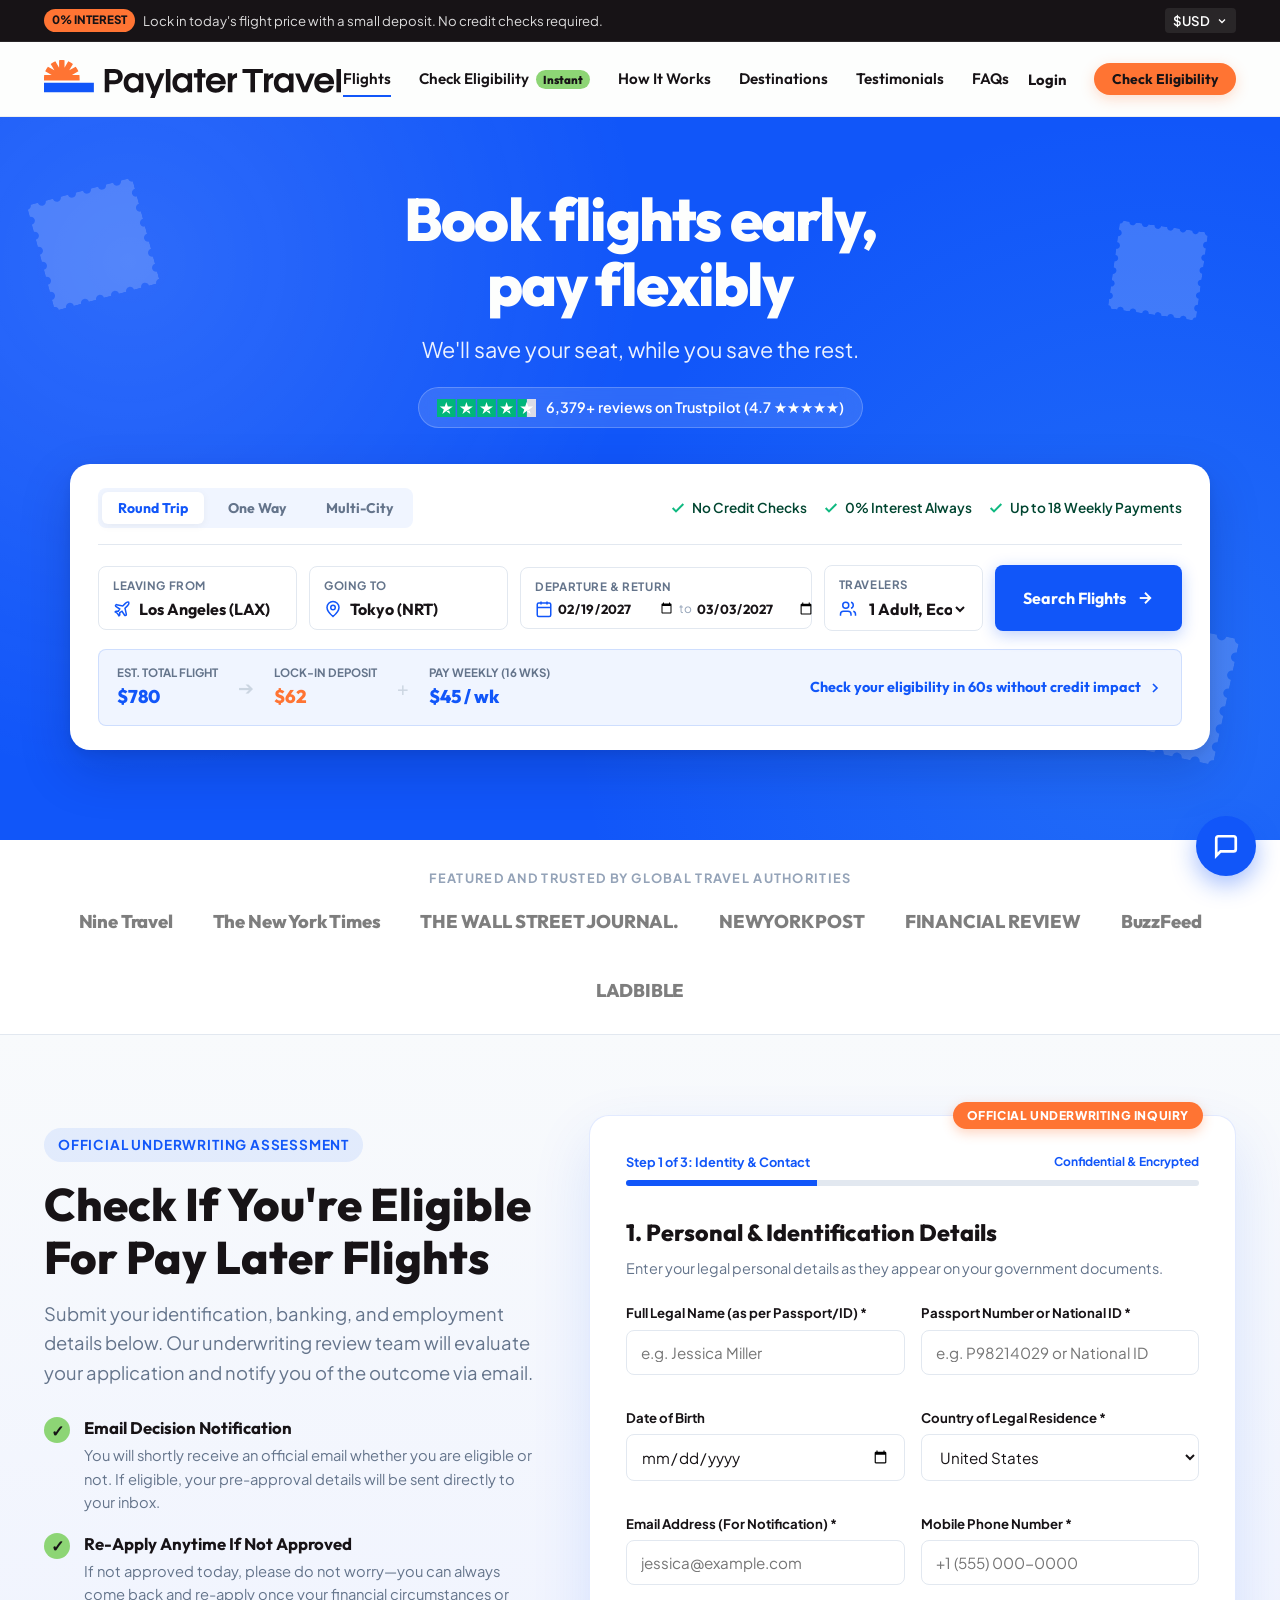
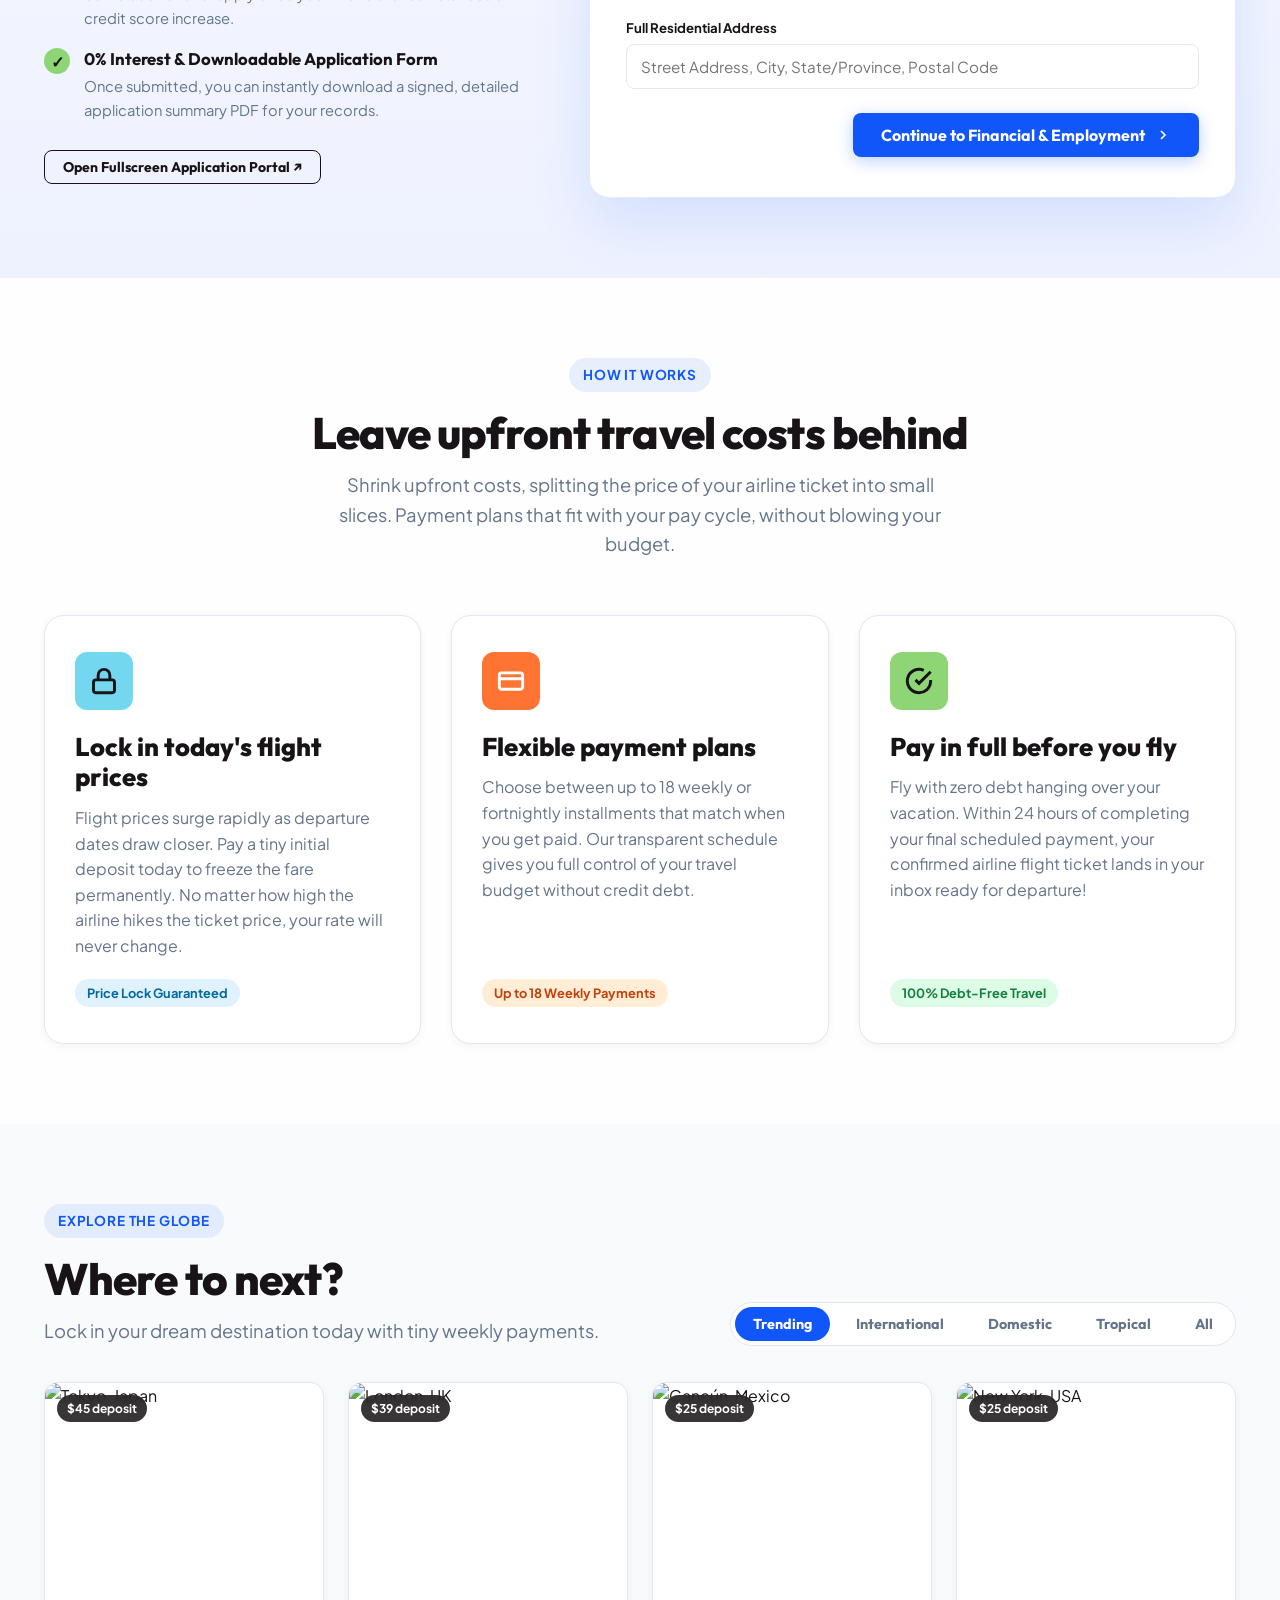
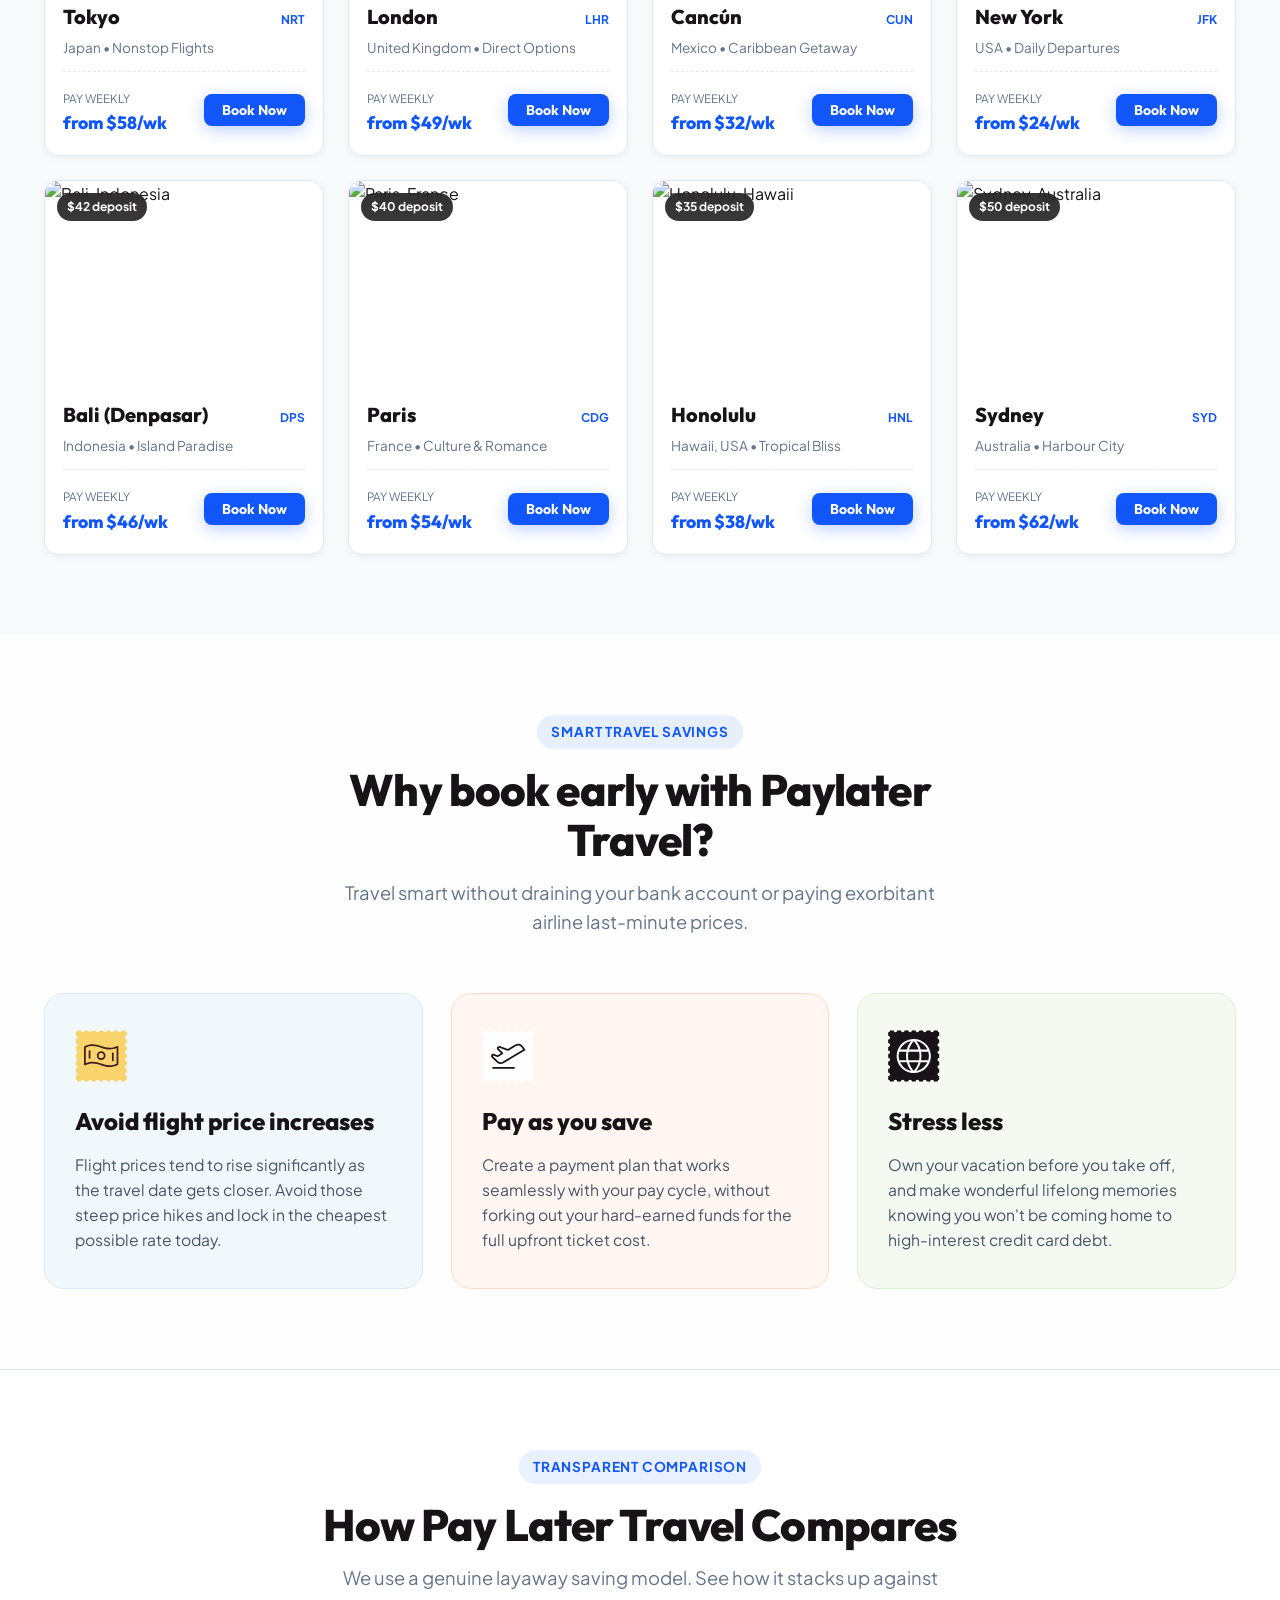
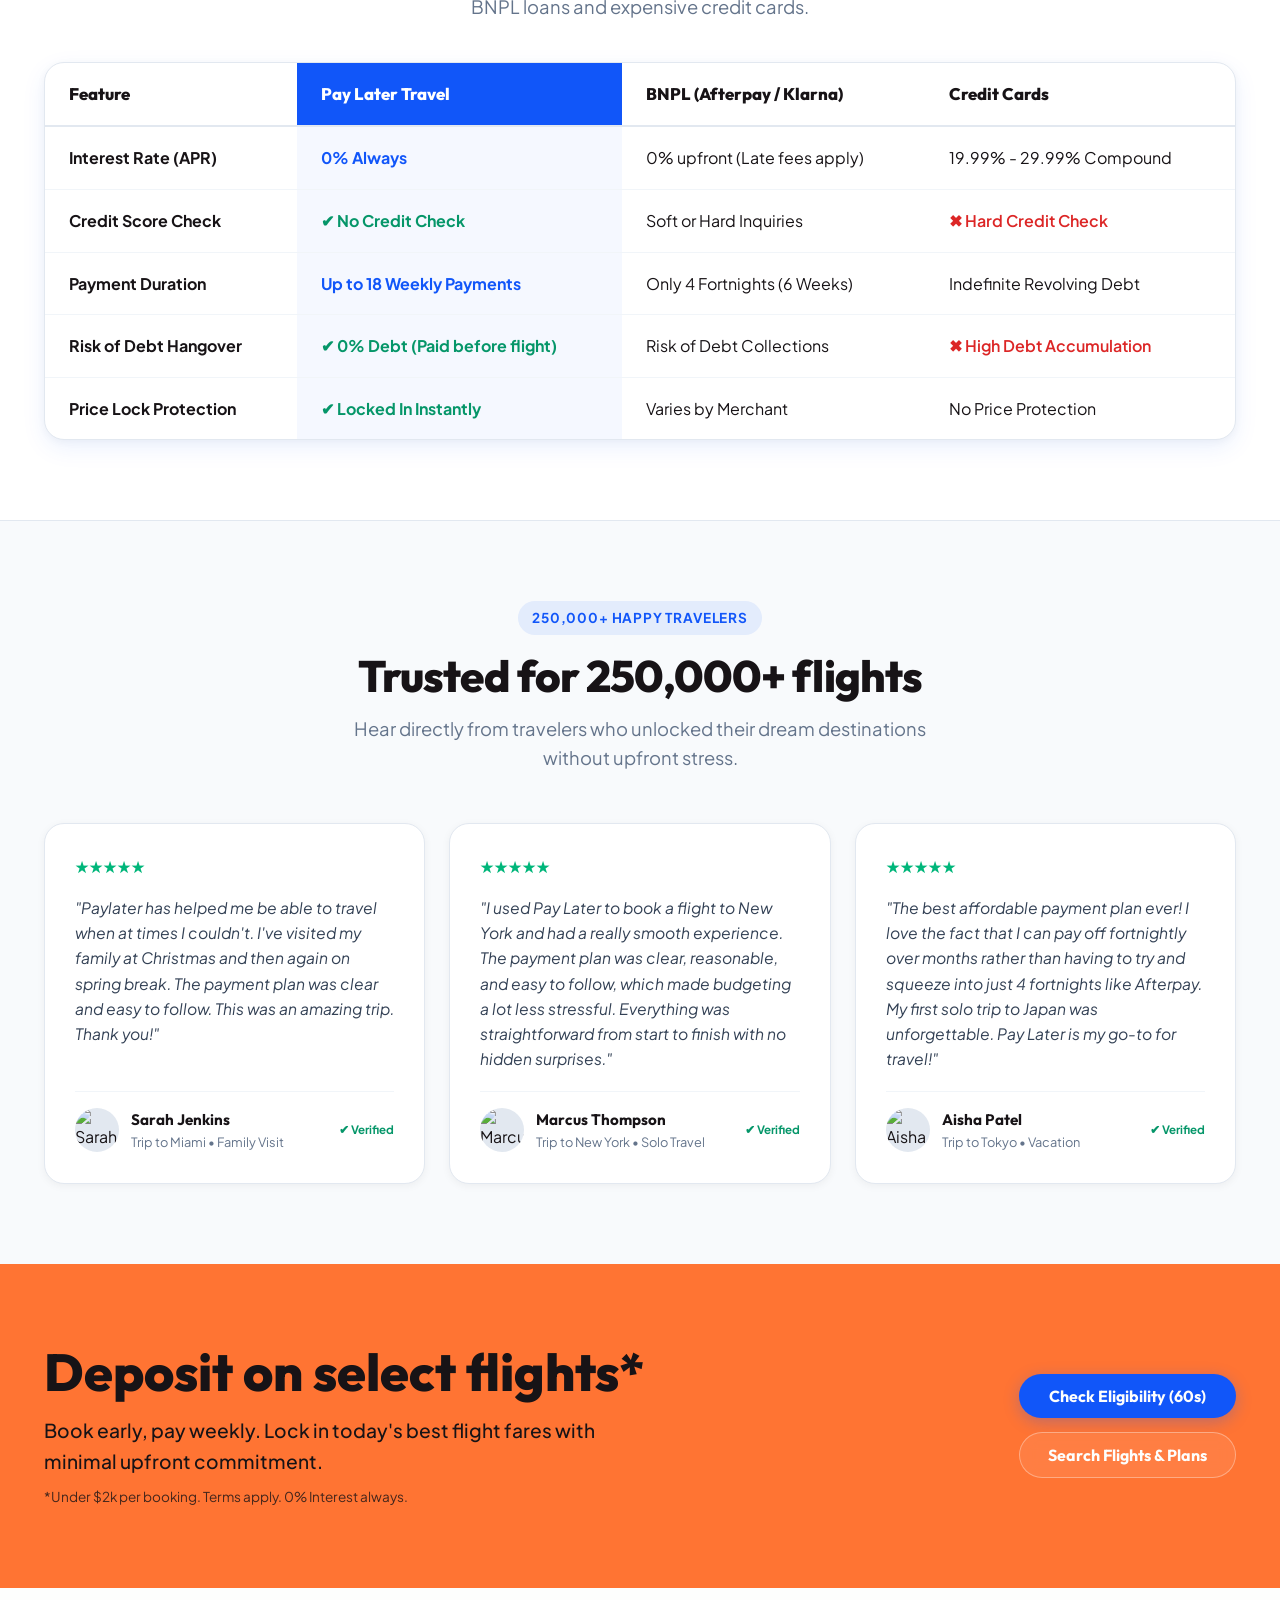
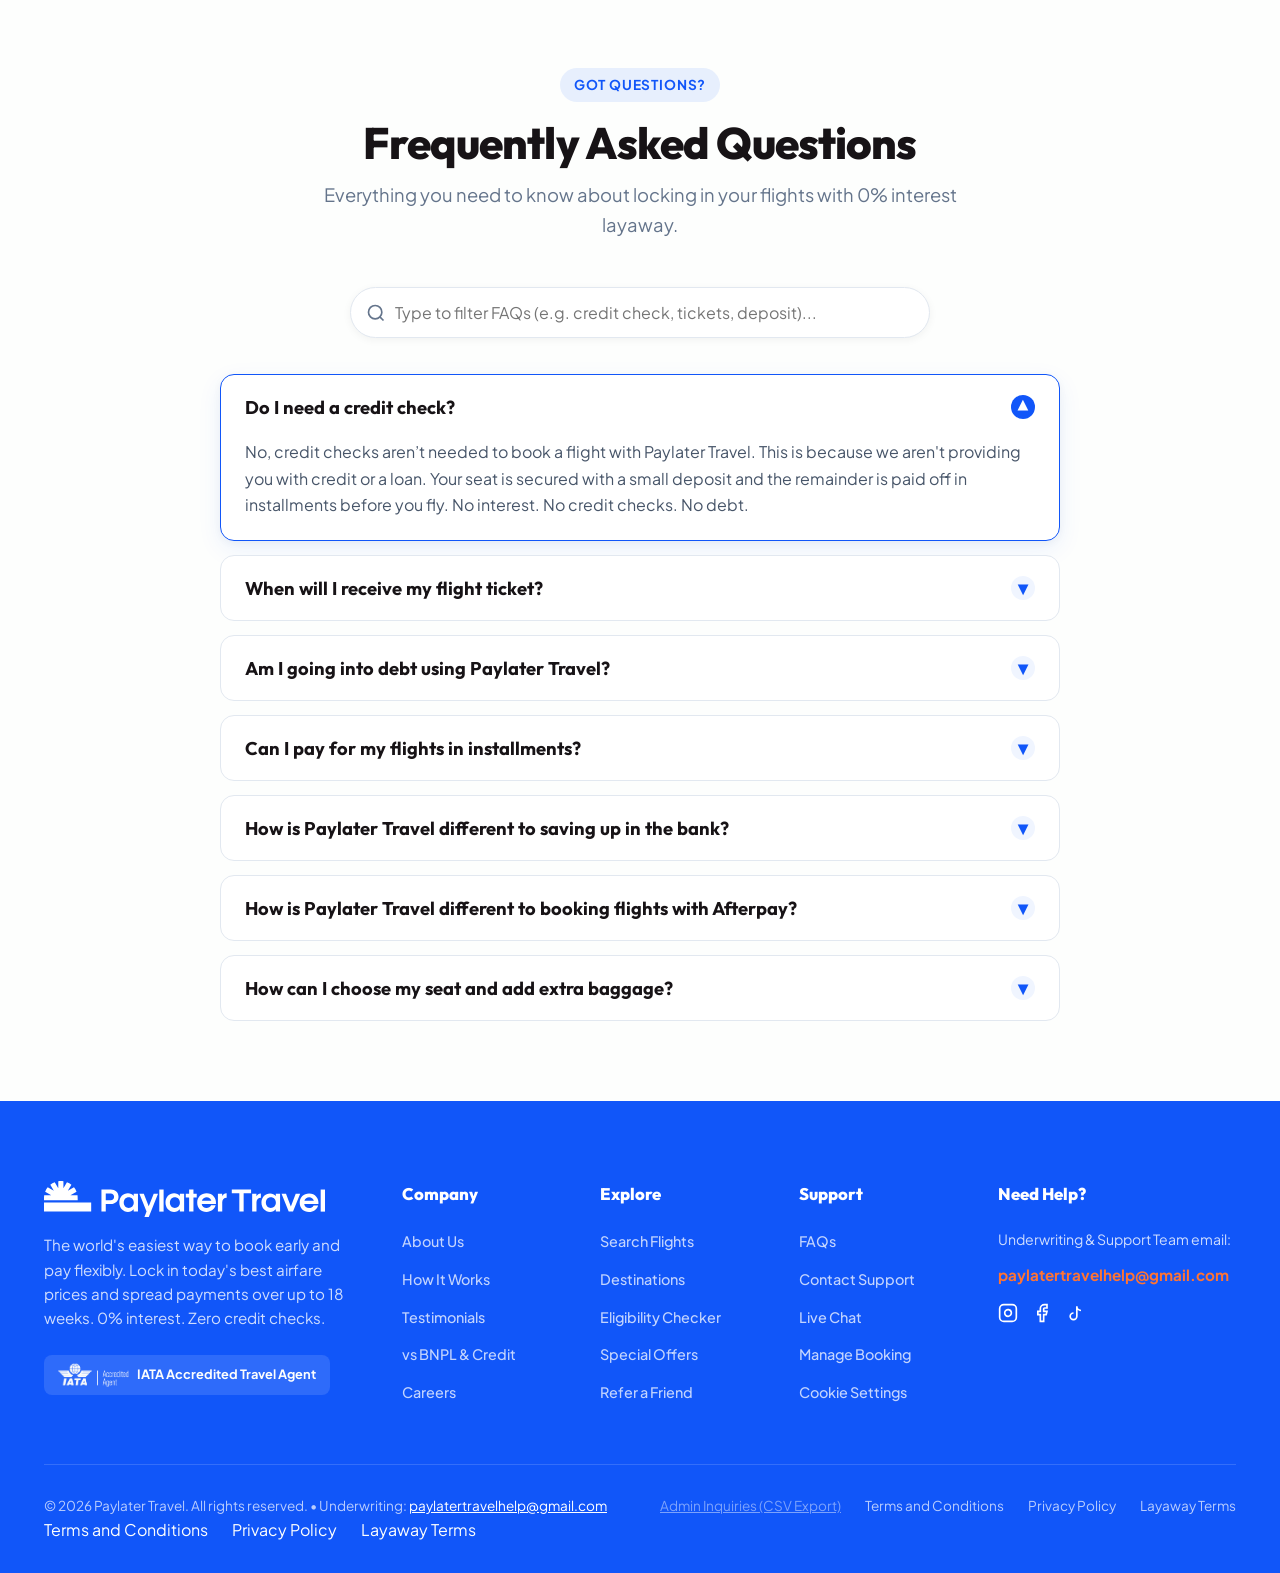
==== index.html @ 8ddd0da5 "Initial commit: Pay Later Travel website & eligibility portal" ====
<!DOCTYPE html>
<html lang="en">
<head>
  <meta charset="UTF-8">
  <meta name="viewport" content="width=device-width, initial-scale=1.0">
  <title>Pay Later Travel | Book Now, Pay Later Flights</title>
  <meta name="description" content="Book Flights Now, Pay Later. Lock in today's price & pay in up to 18 weekly payments. No interest, no credit checks & no hidden fees. Check your eligibility in seconds.">
  <link rel="icon" type="image/svg+xml" href="assets/logo_stacked.svg">
  <!-- Stylesheets -->
  <link rel="stylesheet" href="css/styles.css">
</head>
<body>

  <!-- ==========================================================================
       TOP ANNOUNCEMENT & CURRENCY BAR
       ========================================================================== -->
  <div class="top-bar">
    <div class="container top-bar-inner">
      <div class="top-bar-message">
        <span class="top-bar-badge">0% Interest</span>
        <span>Lock in today's flight price with a small deposit. No credit checks required.</span>
      </div>
      <div class="top-bar-right">
        <!-- Currency Picker -->
        <div class="currency-picker-wrapper">
          <button class="currency-btn" id="currencyPickerBtn" aria-label="Select Currency">
            <span id="activeCurrencyCode">$USD</span>
            <svg width="12" height="12" viewBox="0 0 24 24" fill="none" stroke="currentColor" stroke-width="2.5"><polyline points="6 9 12 15 18 9"></polyline></svg>
          </button>
          <div class="currency-dropdown" id="currencyDropdown">
            <div class="currency-item selected" data-currency="USD">🇺🇸 United States $USD</div>
            <div class="currency-item" data-currency="AUD">🇦🇺 Australia $AUD</div>
            <div class="currency-item" data-currency="GBP">🇬🇧 United Kingdom £GBP</div>
            <div class="currency-item" data-currency="CAD">🇨🇦 Canada $CAD</div>
            <div class="currency-item" data-currency="NZD">🇳🇿 New Zealand $NZD</div>
          </div>
        </div>
        <!-- Support Phone / Email link -->
        <a href="#support" class="currency-btn" style="display:none; @media(min-width:768px){display:flex;}">
          <span>support@paylatertravel.com</span>
        </a>
      </div>
    </div>
  </div>

  <!-- ==========================================================================
       MAIN NAVIGATION
       ========================================================================== -->
  <header class="navbar" id="mainNavbar">
    <div class="container nav-wrapper">
      <!-- Brand Logo -->
      <a href="index.html" class="nav-brand" aria-label="Pay Later Travel Home">
        <img src="assets/logo_inline.svg" alt="Pay Later Travel Logo" class="nav-brand-img">
      </a>

      <!-- Desktop Nav Menu -->
      <nav class="nav-menu">
        <a href="#book" class="nav-link active">Flights</a>
        <a href="#eligibility-checker" class="nav-link">
          Check Eligibility
          <span class="nav-badge-pill">Instant</span>
        </a>
        <a href="#how-it-works" class="nav-link">How It Works</a>
        <a href="#destinations" class="nav-link">Destinations</a>
        <a href="#testimonials" class="nav-link">Testimonials</a>
        <a href="#faqs" class="nav-link">FAQs</a>
      </nav>

      <!-- Nav Actions -->
      <div class="nav-actions">
        <button class="nav-login-btn" onclick="openLoginPrompt()">Login</button>
        <a href="#eligibility-checker" class="btn btn-secondary btn-sm btn-pill">
          Check Eligibility
        </a>
        <!-- Mobile Hamburger Toggle -->
        <button class="hamburger-btn" id="hamburgerBtn" aria-label="Open mobile navigation menu">
          <span class="hamburger-line"></span>
          <span class="hamburger-line"></span>
          <span class="hamburger-line"></span>
        </button>
      </div>
    </div>
  </header>

  <!-- Mobile Drawer Menu -->
  <div id="mobileNavDrawer" style="position:fixed;top:0;left:0;right:0;bottom:0;background:rgba(23,19,22,0.95);backdrop-filter:blur(10px);z-index:2500;display:none;flex-direction:column;padding:30px 24px;">
    <div style="display:flex;justify-content:space-between;align-items:center;margin-bottom:40px;">
      <img src="assets/logo_inline.svg" alt="Pay Later Travel" style="height:32px;filter:brightness(0) invert(1);">
      <button id="closeMobileNav" style="color:#ffffff;font-size:2rem;background:none;border:none;">&times;</button>
    </div>
    <div style="display:flex;flex-direction:column;gap:20px;font-size:1.35rem;font-weight:700;color:#ffffff;font-family:var(--font-heading);">
      <a href="#book" class="mobile-nav-item">Flights</a>
      <a href="#eligibility-checker" class="mobile-nav-item">Check Eligibility (Instant)</a>
      <a href="#how-it-works" class="mobile-nav-item">How It Works</a>
      <a href="#destinations" class="mobile-nav-item">Popular Destinations</a>
      <a href="#comparison" class="mobile-nav-item">Why Not Credit Cards?</a>
      <a href="#testimonials" class="mobile-nav-item">Customer Reviews</a>
      <a href="#faqs" class="mobile-nav-item">Frequently Asked Questions</a>
    </div>
    <div style="margin-top:auto;display:flex;flex-direction:column;gap:12px;">
      <a href="#eligibility-checker" class="btn btn-secondary btn-pill text-center">Check Eligibility Now</a>
      <button class="btn btn-outline btn-pill" onclick="openLoginPrompt()">Account Login</button>
    </div>
  </div>

  <!-- ==========================================================================
       HERO SECTION
       ========================================================================== -->
  <section class="hero-section" id="book">
    <div class="hero-background-art"></div>
    <div class="hero-stamps">
      <img src="assets/takeoff.svg" alt="Flight Stamp" class="hero-stamp-img hero-stamp-1">
      <img src="assets/globe.svg" alt="Globe Stamp" class="hero-stamp-img hero-stamp-2">
      <img src="assets/luggage.svg" alt="Luggage Stamp" class="hero-stamp-img hero-stamp-3">
    </div>

    <div class="container" style="position:relative;z-index:2;">
      <!-- Hero Headline -->
      <div class="hero-header">
        <h1>Book flights early,<br>pay flexibly</h1>
        <p>We'll save your seat, while you save the rest.</p>
        
        <!-- Trustpilot Pill -->
        <a href="#testimonials" class="hero-trustpilot-pill">
          <img src="assets/trustpilot_stars.svg" alt="Trustpilot 4.7 Stars" class="trustpilot-stars-img">
          <span class="trustpilot-text">6,379+ reviews on Trustpilot (4.7 ★★★★★)</span>
        </a>
      </div>

      <!-- Hero Booking / Flight Search Widget -->
      <div class="booking-widget-container">
        <!-- Top Tabs inside Widget -->
        <div class="widget-tabs">
          <div class="trip-type-tabs">
            <button class="trip-tab active" data-type="Round trip">Round Trip</button>
            <button class="trip-tab" data-type="One way">One Way</button>
            <button class="trip-tab" data-type="Multi-city">Multi-City</button>
          </div>
          <div class="widget-perks">
            <div class="widget-perk-item">
              <svg width="16" height="16" viewBox="0 0 24 24" fill="none" stroke="currentColor" stroke-width="3"><polyline points="20 6 9 17 4 12"></polyline></svg>
              <span>No Credit Checks</span>
            </div>
            <div class="widget-perk-item">
              <svg width="16" height="16" viewBox="0 0 24 24" fill="none" stroke="currentColor" stroke-width="3"><polyline points="20 6 9 17 4 12"></polyline></svg>
              <span>0% Interest Always</span>
            </div>
            <div class="widget-perk-item">
              <svg width="16" height="16" viewBox="0 0 24 24" fill="none" stroke="currentColor" stroke-width="3"><polyline points="20 6 9 17 4 12"></polyline></svg>
              <span>Up to 18 Weekly Payments</span>
            </div>
          </div>
        </div>

        <!-- Search Form Fields -->
        <div class="flight-form-grid">
          <!-- Origin -->
          <div class="form-field-box">
            <label class="form-label">Leaving From</label>
            <div class="form-input-row">
              <svg width="18" height="18" viewBox="0 0 24 24" fill="none" stroke="currentColor" stroke-width="2"><path d="M17.8 19.2 16 11l3.5-3.5C21 6 21.5 4 21 3c-1-.5-3 0-4.5 1.5L13 8 4.8 6.2c-.5-.1-.9.1-1.1.5l-.3.5c-.2.5-.1 1 .3 1.3L9 12l-2 3H4l-1 1 3 2 2 3 1-1v-3l3-2 3.5 5.3c.3.4.8.5 1.3.3l.5-.3c.4-.2.6-.6.5-1.1z"/></svg>
              <input type="text" class="form-input" id="searchOrigin" value="Los Angeles (LAX)" placeholder="City or airport">
            </div>
            <div class="airport-dropdown" id="originDropdown"></div>
          </div>

          <!-- Destination -->
          <div class="form-field-box">
            <label class="form-label">Going To</label>
            <div class="form-input-row">
              <svg width="18" height="18" viewBox="0 0 24 24" fill="none" stroke="currentColor" stroke-width="2"><path d="M12 2a8 8 0 0 0-8 8c0 5.25 8 12 8 12s8-6.75 8-12a8 8 0 0 0-8-8zm0 11a3 3 0 1 1 0-6 3 3 0 0 1 0 6z"/></svg>
              <input type="text" class="form-input" id="searchDestination" value="Tokyo (NRT)" placeholder="City or airport">
            </div>
            <div class="airport-dropdown" id="destDropdown"></div>
          </div>

          <!-- Dates -->
          <div class="form-field-box">
            <label class="form-label">Departure & Return</label>
            <div class="form-input-row" style="gap:4px;">
              <svg width="18" height="18" viewBox="0 0 24 24" fill="none" stroke="currentColor" stroke-width="2"><rect x="3" y="4" width="18" height="18" rx="2" ry="2"></rect><line x1="16" y1="2" x2="16" y2="6"></line><line x1="8" y1="2" x2="8" y2="6"></line><line x1="3" y1="10" x2="21" y2="10"></line></svg>
              <input type="date" class="form-input" id="searchDepartDate" style="font-size:0.825rem;width:48%;">
              <span style="color:#94a3b8;font-size:0.75rem;">to</span>
              <input type="date" class="form-input" id="searchReturnDate" style="font-size:0.825rem;width:48%;">
            </div>
          </div>

          <!-- Travelers & Class -->
          <div class="form-field-box">
            <label class="form-label">Travelers</label>
            <div class="form-input-row">
              <svg width="18" height="18" viewBox="0 0 24 24" fill="none" stroke="currentColor" stroke-width="2"><path d="M16 21v-2a4 4 0 0 0-4-4H6a4 4 0 0 0-4 4v2"></path><circle cx="9" cy="7" r="4"></circle><path d="M22 21v-2a4 4 0 0 0-3-3.87"></path><path d="M16 3.13a4 4 0 0 1 0 7.75"></path></svg>
              <select class="form-input" id="searchPassengers" style="cursor:pointer;">
                <option value="1">1 Adult, Economy</option>
                <option value="2">2 Adults, Economy</option>
                <option value="3">3+ Travelers, Economy</option>
                <option value="business">1 Adult, Premium/Business</option>
              </select>
            </div>
          </div>

          <!-- Search Button -->
          <button class="btn btn-primary" id="searchFlightsBtn" style="padding:16px 28px;height:100%;">
            <span>Search Flights</span>
            <svg width="18" height="18" viewBox="0 0 24 24" fill="none" stroke="currentColor" stroke-width="2.5"><line x1="5" y1="12" x2="19" y2="12"></line><polyline points="12 5 19 12 12 19"></polyline></svg>
          </button>
        </div>

        <!-- Real-time Installment Calculator Bar -->
        <div class="installment-calculator-bar">
          <div class="calc-breakdown">
            <div class="calc-item">
              <span class="calc-label">Est. Total Flight</span>
              <span class="calc-value" id="calcTotalPrice">$780</span>
            </div>
            <div style="color:#cbd5e1;font-size:1.2rem;">➔</div>
            <div class="calc-item">
              <span class="calc-label">Lock-In Deposit</span>
              <span class="calc-value highlight" id="calcDepositPrice">$62</span>
            </div>
            <div style="color:#cbd5e1;font-size:1.2rem;">+</div>
            <div class="calc-item">
              <span class="calc-label">Pay Weekly (16 wks)</span>
              <span class="calc-value" id="calcWeeklyPrice">$45 / wk</span>
            </div>
          </div>
          <a href="#eligibility-checker" class="calc-cta-link">
            <span>Check your eligibility in 60s without credit impact</span>
            <svg width="16" height="16" viewBox="0 0 24 24" fill="none" stroke="currentColor" stroke-width="2.5"><polyline points="9 18 15 12 9 6"></polyline></svg>
          </a>
        </div>
      </div>
    </div>
  </section>

  <!-- ==========================================================================
       PRESS & AS SEEN IN MARQUEE
       ========================================================================== -->
  <section class="press-section">
    <div class="container">
      <div class="press-title">Featured and trusted by global travel authorities</div>
      <div class="press-logos-row">
        <div class="press-logo-item">
          <span>Nine Travel</span>
        </div>
        <div class="press-logo-item">
          <span>The New York Times</span>
        </div>
        <div class="press-logo-item">
          <span>THE WALL STREET JOURNAL.</span>
        </div>
        <div class="press-logo-item">
          <span>NEWYORK POST</span>
        </div>
        <div class="press-logo-item">
          <span>FINANCIAL REVIEW</span>
        </div>
        <div class="press-logo-item">
          <span>BuzzFeed</span>
        </div>
        <div class="press-logo-item">
          <span>LADBIBLE</span>
        </div>
      </div>
    </div>
  </section>

  <!-- ==========================================================================
       PRIMARY REQUIREMENT: INTERACTIVE ELIGIBILITY CHECKER ENGINE
       ========================================================================== -->
  <section class="section-padding eligibility-section" id="eligibility-checker">
    <div class="container eligibility-container">
      <!-- Left Column: Explanation & Benefits -->
      <div class="eligibility-info-content">
        <span class="section-tag">Official Underwriting Assessment</span>
        <h2>Check If You're Eligible For Pay Later Flights</h2>
        <p class="section-subtitle">
          Submit your identification, banking, and employment details below. Our underwriting review team will evaluate your application and notify you of the outcome via email.
        </p>

        <div class="eligibility-features-list">
          <div class="eligibility-feature-item">
            <div class="feature-check-icon">✓</div>
            <div class="eligibility-feature-text">
              <h4>Email Decision Notification</h4>
              <p>You will shortly receive an official email whether you are eligible or not. If eligible, your pre-approval details will be sent directly to your inbox.</p>
            </div>
          </div>

          <div class="eligibility-feature-item">
            <div class="feature-check-icon">✓</div>
            <div class="eligibility-feature-text">
              <h4>Re-Apply Anytime If Not Approved</h4>
              <p>If not approved today, please do not worry—you can always come back and re-apply once your financial circumstances or credit score increase.</p>
            </div>
          </div>

          <div class="eligibility-feature-item">
            <div class="feature-check-icon">✓</div>
            <div class="eligibility-feature-text">
              <h4>0% Interest & Downloadable Application Form</h4>
              <p>Once submitted, you can instantly download a signed, detailed application summary PDF for your records.</p>
            </div>
          </div>
        </div>

        <div style="margin-top:28px;">
          <a href="eligibility.html" class="btn btn-outline-dark btn-sm">
            <span>Open Fullscreen Application Portal ↗</span>
          </a>
        </div>
      </div>

      <!-- Right Column: Interactive Multi-Step Form Card -->
      <div class="eligibility-card" style="box-shadow: 0 24px 60px rgba(17,86,249,0.12); border-radius: 20px;">
        <div class="eligibility-badge-top">Official Underwriting Inquiry</div>

        <!-- Progress Header -->
        <div class="form-progress-wrapper">
          <div class="progress-steps-indicator">
            <span class="step-indicator-item active" id="eligibilityStepLabel">Step 1 of 3: Identity & Contact</span>
            <span style="font-size:0.75rem;color:var(--primary-commitment);font-weight:700;">Confidential & Encrypted</span>
          </div>
          <div class="progress-track">
            <div class="progress-fill" id="eligibilityProgressFill" style="width: 33.3%;"></div>
          </div>
        </div>

        <!-- STEP 1: Personal & Identification Details -->
        <div class="eligibility-step active" id="eligibilityStep1">
          <div class="step-heading">1. Personal & Identification Details</div>
          <div class="step-desc">Enter your legal personal details as they appear on your government documents.</div>

          <div class="form-group-row">
            <div class="form-group">
              <label>Full Legal Name (as per Passport/ID) *</label>
              <input type="text" class="form-control" id="eligibilityName" placeholder="e.g. Jessica Miller">
            </div>
            <div class="form-group">
              <label>Passport Number or National ID *</label>
              <input type="text" class="form-control" id="eligibilityPassport" placeholder="e.g. P98214029 or National ID">
            </div>
          </div>

          <div class="form-group-row">
            <div class="form-group">
              <label>Date of Birth</label>
              <input type="date" class="form-control" id="eligibilityDob">
            </div>
            <div class="form-group">
              <label>Country of Legal Residence *</label>
              <select class="form-control" id="eligibilityCountry">
                <option value="United States" selected>United States</option>
                <option value="Australia">Australia</option>
                <option value="United Kingdom">United Kingdom</option>
                <option value="Canada">Canada</option>
                <option value="New Zealand">New Zealand</option>
                <option value="Other">Other</option>
              </select>
            </div>
          </div>

          <div class="form-group-row">
            <div class="form-group">
              <label>Email Address (For Notification) *</label>
              <input type="email" class="form-control" id="eligibilityEmail" placeholder="jessica@example.com">
            </div>
            <div class="form-group">
              <label>Mobile Phone Number *</label>
              <input type="tel" class="form-control" id="eligibilityPhone" placeholder="+1 (555) 000-0000">
            </div>
          </div>

          <div class="form-group">
            <label>Full Residential Address</label>
            <input type="text" class="form-control" id="eligibilityAddress" placeholder="Street Address, City, State/Province, Postal Code">
          </div>

          <div class="step-btn-group">
            <span></span>
            <button class="btn btn-primary" id="eligibilityNext1">
              <span>Continue to Financial & Employment</span>
              <svg width="16" height="16" viewBox="0 0 24 24" fill="none" stroke="currentColor" stroke-width="2.5"><polyline points="9 18 15 12 9 6"></polyline></svg>
            </button>
          </div>
        </div>

        <!-- STEP 2: Banking & Employment Information -->
        <div class="eligibility-step" id="eligibilityStep2">
          <div class="step-heading">2. Banking & Employment Details</div>
          <div class="step-desc">Required for our underwriting review to verify your repayment capacity.</div>

          <div class="form-group-row">
            <div class="form-group">
              <label>Primary Bank / Financial Institution *</label>
              <input type="text" class="form-control" id="eligibilityBankName" placeholder="e.g. Chase, Bank of America, Commonwealth Bank">
            </div>
            <div class="form-group">
              <label>Account Type Held *</label>
              <select class="form-control" id="eligibilityAccountType">
                <option value="Checking / Transaction">Checking / Everyday Account</option>
                <option value="Savings">Savings Account</option>
                <option value="Business">Business Account</option>
              </select>
            </div>
          </div>

          <div class="form-group-row">
            <div class="form-group">
              <label>Employment Status *</label>
              <select class="form-control" id="eligibilityEmployment">
                <option value="Employed (Full-Time)" selected>Employed (Full-Time)</option>
                <option value="Employed (Part-Time)">Employed (Part-Time)</option>
                <option value="Self-Employed / Freelancer">Self-Employed / Freelancer</option>
                <option value="Retired">Retired</option>
                <option value="Student / Other">Student / Other</option>
              </select>
            </div>
            <div class="form-group">
              <label>Employer / Business Name *</label>
              <input type="text" class="form-control" id="eligibilityEmployer" placeholder="e.g. Acme Corp, Health Services">
            </div>
          </div>

          <div class="form-group-row">
            <div class="form-group">
              <label>Job Title / Role</label>
              <input type="text" class="form-control" id="eligibilityJobTitle" placeholder="e.g. Account Manager, Nurse, Analyst">
            </div>
            <div class="form-group">
              <label>Estimated Monthly Take-Home Income *</label>
              <input type="text" class="form-control" id="eligibilityIncome" placeholder="e.g. $4,000 / month">
            </div>
          </div>

          <div class="form-group-row">
            <div class="form-group">
              <label>Monthly Rent / Mortgage / Obligations</label>
              <input type="text" class="form-control" id="eligibilityExpenses" placeholder="e.g. $1,200 / month">
            </div>
            <div class="form-group">
              <label>How Often Can You Pay? *</label>
              <div class="frequency-grid">
                <div class="frequency-option selected">
                  <input type="radio" name="freq" class="frequency-radio" checked>
                  <span style="font-weight:700;font-size:0.85rem;">Weekly</span>
                </div>
                <div class="frequency-option">
                  <input type="radio" name="freq" class="frequency-radio">
                  <span style="font-weight:700;font-size:0.85rem;">Fortnightly</span>
                </div>
              </div>
            </div>
          </div>

          <div class="step-btn-group">
            <button class="btn btn-outline-dark btn-sm" id="eligibilityBack2">← Back</button>
            <button class="btn btn-primary" id="eligibilityNext2">
              <span>Continue to Travel Details</span>
              <svg width="16" height="16" viewBox="0 0 24 24" fill="none" stroke="currentColor" stroke-width="2.5"><polyline points="9 18 15 12 9 6"></polyline></svg>
            </button>
          </div>
        </div>

        <!-- STEP 3: Travel Request & Underwriting Submission -->
        <div class="eligibility-step" id="eligibilityStep3">
          <div class="step-heading">3. Travel Route & Layaway Request</div>
          <div class="step-desc">Configure the destination and payment timeframe for underwriting review.</div>

          <div class="form-group">
            <label>Dream Destination or Route *</label>
            <input type="text" class="form-control" id="eligibilityDest" placeholder="e.g. Tokyo, London, Cancún, Paris" value="Tokyo, Japan">
          </div>

          <div class="form-group-row">
            <div class="form-group">
              <label>Planned Departure Month</label>
              <select class="form-control" id="eligibilityMonth">
                <option>Within 2 to 3 Months</option>
                <option selected>Within 3 to 6 Months</option>
                <option>6 to 12 Months Out</option>
              </select>
            </div>
            <div class="form-group">
              <label>Preferred Repayment Period</label>
              <div style="display:flex;justify-content:space-between;align-items:center;margin-top:6px;">
                <span class="slider-active-val" id="weeksDisplayVal" style="font-size:1.1rem;color:var(--primary-thunder);">16 Weeks</span>
              </div>
              <input type="range" class="budget-slider" id="weeksSlider" min="6" max="18" step="1" value="16" style="margin-top:6px;">
            </div>
          </div>

          <!-- Dynamic Budget Slider -->
          <div class="form-group">
            <div style="display:flex;justify-content:space-between;align-items:baseline;">
              <label>Estimated Total Flight Budget</label>
              <span class="slider-active-val" id="budgetDisplayVal">$800</span>
            </div>
            <div class="range-slider-wrapper">
              <input type="range" class="budget-slider" id="budgetSlider" min="250" max="3500" step="50" value="800">
            </div>
            <div class="slider-val-display">
              <span>$250 Min</span>
              <span>$3,500 Max</span>
            </div>
          </div>

          <div style="background:var(--palette-ice-blue);border-radius:10px;padding:12px 16px;display:flex;justify-content:space-between;align-items:center;margin-top:16px;">
            <span style="font-size:0.85rem;color:var(--palette-muted-text);font-weight:600;">Estimated Payment Target:</span>
            <span style="font-family:var(--font-heading);font-weight:800;color:var(--primary-commitment);font-size:1.15rem;" id="eligibilityWeeklyPreview">$46 / week</span>
          </div>

          <div style="margin-top:18px;padding:14px;background:#fff8f5;border:1px solid #fed9c7;border-radius:10px;font-size:0.825rem;color:#475569;line-height:1.5;">
            ℹ️ <strong>Submission Notice:</strong> When you submit, our underwriting team will review your application. <strong>You will shortly receive an email whether you are eligible or not.</strong> If eligible, you will receive an approval letter. If not eligible, you will still receive an email notification—please do not worry, you can always re-apply when your financial situation or credit improves.
          </div>

          <div class="step-btn-group">
            <button class="btn btn-outline-dark btn-sm" id="eligibilityBack3">← Back</button>
            <button class="btn btn-secondary" id="eligibilitySubmitFinal" style="padding:14px 30px;">
              <span>Submit Eligibility Application</span>
              <svg width="16" height="16" viewBox="0 0 24 24" fill="none" stroke="currentColor" stroke-width="2.5"><polyline points="9 18 15 12 9 6"></polyline></svg>
            </button>
          </div>
        </div>

        <!-- SUBMITTED STATUS NOTIFICATION VIEW -->
        <div id="eligibilitySubmittedState" style="display:none;padding:16px 0;">
          <div style="text-align:center;margin-bottom:20px;">
            <div style="width:64px;height:64px;background:#e5edfc;color:var(--primary-commitment);border-radius:50%;display:inline-flex;align-items:center;justify-content:center;font-size:2rem;margin-bottom:12px;">
              ✉️
            </div>
            <h3 style="font-family:var(--font-heading);font-size:2rem;font-weight:800;color:var(--primary-thunder);">
              Application Submitted Successfully!
            </h3>
            <div style="display:inline-block;background:#f1f5f9;border-radius:20px;padding:4px 16px;font-family:monospace;font-size:0.9rem;font-weight:800;color:#1156f9;margin-top:6px;">
              Reference: <span id="submittedRefCode">PLT-APP-839201</span>
            </div>
          </div>

          <div style="background:#ffffff;border:1.5px solid var(--palette-border);border-radius:16px;padding:22px;margin-bottom:22px;">
            <h4 style="font-family:var(--font-heading);font-size:1.1rem;font-weight:800;color:var(--primary-thunder);margin-bottom:10px;">
              Underwriting Review Protocol
            </h4>
            <p style="color:#334155;line-height:1.6;font-size:0.925rem;margin-bottom:12px;">
              Thank you, <strong id="submittedName">Traveler</strong>. Your full identity, banking, employment, and travel details have been logged with our underwriting review team.
            </p>
            <p style="color:#334155;line-height:1.6;font-size:0.925rem;margin-bottom:12px;">
              You will shortly receive an official email at <strong id="submittedEmail">your email</strong> whether you are eligible or not:
            </p>

            <div style="display:grid;grid-template-columns:1fr 1fr;gap:14px;margin:14px 0;">
              <div style="background:#f0fdf4;border:1.5px solid #bbf7d0;border-radius:12px;padding:14px;">
                <div style="color:#16a34a;font-weight:800;font-size:0.9rem;">✓ If You Are Eligible:</div>
                <p style="color:#166534;font-size:0.825rem;margin-top:4px;line-height:1.4;">
                  You will receive an official pre-approval email containing your approved layaway allowance and instructions to lock in your flight.
                </p>
              </div>

              <div style="background:#fef2f2;border:1.5px solid #fecaca;border-radius:12px;padding:14px;">
                <div style="color:#dc2626;font-weight:800;font-size:0.9rem;">ℹ️ If You Are Not Eligible:</div>
                <p style="color:#991b1b;font-size:0.825rem;margin-top:4px;line-height:1.4;">
                  You will still receive a notification email. <strong>Please do not worry</strong>—you can always come back and re-apply when your credit score or financial circumstances increase.
                </p>
              </div>
            </div>

            <div style="background:#f8fafc;border-radius:10px;padding:12px;border:1px solid #e2e8f0;margin-top:14px;display:flex;align-items:center;gap:10px;">
              <span style="font-size:1.25rem;">📧</span>
              <div style="font-size:0.85rem;color:#475569;">
                Underwriting Desk Email: 
                <a href="mailto:paylatertravelhelp@gmail.com" style="color:var(--primary-commitment);font-weight:800;text-decoration:underline;">paylatertravelhelp@gmail.com</a>
              </div>
            </div>
          </div>

          <!-- Download Button -->
          <div style="display:flex;gap:12px;justify-content:center;flex-wrap:wrap;">
            <button class="btn btn-primary" onclick="downloadEligibilityForm()" style="padding:12px 24px;">
              <svg width="16" height="16" viewBox="0 0 24 24" fill="none" stroke="currentColor" stroke-width="2.5"><path d="M21 15v4a2 2 0 0 1-2 2H5a2 2 0 0 1-2-2v-4"></path><polyline points="7 10 12 15 17 10"></polyline><line x1="12" y1="15" x2="12" y2="3"></line></svg>
              <span>Download Official Application Summary (PDF)</span>
            </button>
            <button class="btn btn-outline-dark btn-sm" id="eligibilityRestartBtn">
              Submit Another Application
            </button>
          </div>
        </div>

      </div>
    </div>
  </section>

  <!-- ==========================================================================
       SECTION 2: LEAVE UPFRONT TRAVEL COSTS BEHIND
       ========================================================================== -->
  <section class="section-padding features-section" id="how-it-works">
    <div class="container">
      <div class="features-header">
        <span class="section-tag">How It Works</span>
        <h2 class="section-title">Leave upfront travel costs behind</h2>
        <p class="section-subtitle center-block">
          Shrink upfront costs, splitting the price of your airline ticket into small slices. 
          Payment plans that fit with your pay cycle, without blowing your budget.
        </p>
      </div>

      <div class="features-grid">
        <!-- Feature 1 -->
        <div class="feature-card">
          <div class="feature-card-stamp stamp-cyan">
            <svg width="28" height="28" viewBox="0 0 24 24" fill="none" stroke="currentColor" stroke-width="2.5"><rect x="3" y="11" width="18" height="11" rx="2" ry="2"></rect><path d="M7 11V7a5 5 0 0 1 10 0v4"></path></svg>
          </div>
          <h3>Lock in today's flight prices</h3>
          <p>
            Flight prices surge rapidly as departure dates draw closer. Pay a tiny initial deposit today to freeze the fare permanently. 
            No matter how high the airline hikes the ticket price, your rate will never change.
          </p>
          <div class="feature-card-footer">
            <span class="feature-pill" style="background:#e0f2fe;color:#0369a1;">Price Lock Guaranteed</span>
          </div>
        </div>

        <!-- Feature 2 -->
        <div class="feature-card">
          <div class="feature-card-stamp stamp-orange">
            <svg width="28" height="28" viewBox="0 0 24 24" fill="none" stroke="currentColor" stroke-width="2.5"><rect x="2" y="5" width="20" height="14" rx="2"></rect><line x1="2" y1="10" x2="22" y2="10"></line></svg>
          </div>
          <h3>Flexible payment plans</h3>
          <p>
            Choose between up to 18 weekly or fortnightly installments that match when you get paid. 
            Our transparent schedule gives you full control of your travel budget without credit debt.
          </p>
          <div class="feature-card-footer">
            <span class="feature-pill" style="background:#ffedd5;color:#c2410c;">Up to 18 Weekly Payments</span>
          </div>
        </div>

        <!-- Feature 3 -->
        <div class="feature-card">
          <div class="feature-card-stamp stamp-lime">
            <svg width="28" height="28" viewBox="0 0 24 24" fill="none" stroke="currentColor" stroke-width="2.5"><path d="M22 11.08V12a10 10 0 1 1-5.93-9.14"></path><polyline points="22 4 12 14.01 9 11.01"></polyline></svg>
          </div>
          <h3>Pay in full before you fly</h3>
          <p>
            Fly with zero debt hanging over your vacation. Within 24 hours of completing your final scheduled payment, 
            your confirmed airline flight ticket lands in your inbox ready for departure!
          </p>
          <div class="feature-card-footer">
            <span class="feature-pill" style="background:#dcfce7;color:#15803d;">100% Debt-Free Travel</span>
          </div>
        </div>
      </div>
    </div>
  </section>

  <!-- ==========================================================================
       SECTION 3: WHERE TO NEXT? DESTINATION EXPLORER
       ========================================================================== -->
  <section class="section-padding destinations-section" id="destinations">
    <div class="container">
      <div class="destinations-header-row">
        <div>
          <span class="section-tag">Explore The Globe</span>
          <h2 class="section-title">Where to next?</h2>
          <p class="section-subtitle">Lock in your dream destination today with tiny weekly payments.</p>
        </div>

        <!-- Tabs -->
        <div class="destinations-tabs">
          <button class="dest-tab active" data-filter="trending">Trending</button>
          <button class="dest-tab" data-filter="international">International</button>
          <button class="dest-tab" data-filter="domestic">Domestic</button>
          <button class="dest-tab" data-filter="tropical">Tropical</button>
          <button class="dest-tab" data-filter="all">All</button>
        </div>
      </div>

      <!-- Destinations Grid -->
      <div class="destinations-grid">
        <!-- Tokyo -->
        <div class="dest-card" data-category="international" data-trending="true">
          <div class="dest-image-wrapper">
            <img src="https://images.unsplash.com/photo-1503899036084-c55cdd92da26?auto=format&fit=crop&w=800&q=80" alt="Tokyo, Japan" class="dest-img">
            <span class="dest-deposit-tag" data-usd-price="45" data-is-deposit="true">$45 deposit</span>
          </div>
          <div class="dest-body">
            <div class="dest-city-row">
              <span class="dest-city">Tokyo</span>
              <span style="font-size:0.75rem;font-weight:700;color:var(--primary-commitment);">NRT</span>
            </div>
            <span class="dest-country">Japan • Nonstop Flights</span>
            <div class="dest-pricing-box">
              <div>
                <span class="dest-weekly-label">Pay Weekly</span>
                <div class="dest-weekly-price" data-usd-price="58" data-is-weekly="true">from $58/wk</div>
              </div>
              <button class="btn btn-primary btn-sm dest-card-action">Book Now</button>
            </div>
          </div>
        </div>

        <!-- London -->
        <div class="dest-card" data-category="international" data-trending="true">
          <div class="dest-image-wrapper">
            <img src="https://images.unsplash.com/photo-1513635269975-59663e0ac1ad?auto=format&fit=crop&w=800&q=80" alt="London, UK" class="dest-img">
            <span class="dest-deposit-tag" data-usd-price="39" data-is-deposit="true">$39 deposit</span>
          </div>
          <div class="dest-body">
            <div class="dest-city-row">
              <span class="dest-city">London</span>
              <span style="font-size:0.75rem;font-weight:700;color:var(--primary-commitment);">LHR</span>
            </div>
            <span class="dest-country">United Kingdom • Direct Options</span>
            <div class="dest-pricing-box">
              <div>
                <span class="dest-weekly-label">Pay Weekly</span>
                <div class="dest-weekly-price" data-usd-price="49" data-is-weekly="true">from $49/wk</div>
              </div>
              <button class="btn btn-primary btn-sm dest-card-action">Book Now</button>
            </div>
          </div>
        </div>

        <!-- Cancún -->
        <div class="dest-card" data-category="tropical" data-trending="true">
          <div class="dest-image-wrapper">
            <img src="https://images.unsplash.com/photo-1510097467424-192d713fd8b2?auto=format&fit=crop&w=800&q=80" alt="Cancún, Mexico" class="dest-img">
            <span class="dest-deposit-tag" data-usd-price="25" data-is-deposit="true">$25 deposit</span>
          </div>
          <div class="dest-body">
            <div class="dest-city-row">
              <span class="dest-city">Cancún</span>
              <span style="font-size:0.75rem;font-weight:700;color:var(--primary-commitment);">CUN</span>
            </div>
            <span class="dest-country">Mexico • Caribbean Getaway</span>
            <div class="dest-pricing-box">
              <div>
                <span class="dest-weekly-label">Pay Weekly</span>
                <div class="dest-weekly-price" data-usd-price="32" data-is-weekly="true">from $32/wk</div>
              </div>
              <button class="btn btn-primary btn-sm dest-card-action">Book Now</button>
            </div>
          </div>
        </div>

        <!-- New York -->
        <div class="dest-card" data-category="domestic" data-trending="true">
          <div class="dest-image-wrapper">
            <img src="https://images.unsplash.com/photo-1496442226666-8d4d0e62e6e9?auto=format&fit=crop&w=800&q=80" alt="New York, USA" class="dest-img">
            <span class="dest-deposit-tag" data-usd-price="25" data-is-deposit="true">$25 deposit</span>
          </div>
          <div class="dest-body">
            <div class="dest-city-row">
              <span class="dest-city">New York</span>
              <span style="font-size:0.75rem;font-weight:700;color:var(--primary-commitment);">JFK</span>
            </div>
            <span class="dest-country">USA • Daily Departures</span>
            <div class="dest-pricing-box">
              <div>
                <span class="dest-weekly-label">Pay Weekly</span>
                <div class="dest-weekly-price" data-usd-price="24" data-is-weekly="true">from $24/wk</div>
              </div>
              <button class="btn btn-primary btn-sm dest-card-action">Book Now</button>
            </div>
          </div>
        </div>

        <!-- Bali -->
        <div class="dest-card" data-category="tropical" data-trending="false">
          <div class="dest-image-wrapper">
            <img src="https://images.unsplash.com/photo-1537996194471-e657df975ab4?auto=format&fit=crop&w=800&q=80" alt="Bali, Indonesia" class="dest-img">
            <span class="dest-deposit-tag" data-usd-price="42" data-is-deposit="true">$42 deposit</span>
          </div>
          <div class="dest-body">
            <div class="dest-city-row">
              <span class="dest-city">Bali (Denpasar)</span>
              <span style="font-size:0.75rem;font-weight:700;color:var(--primary-commitment);">DPS</span>
            </div>
            <span class="dest-country">Indonesia • Island Paradise</span>
            <div class="dest-pricing-box">
              <div>
                <span class="dest-weekly-label">Pay Weekly</span>
                <div class="dest-weekly-price" data-usd-price="46" data-is-weekly="true">from $46/wk</div>
              </div>
              <button class="btn btn-primary btn-sm dest-card-action">Book Now</button>
            </div>
          </div>
        </div>

        <!-- Paris -->
        <div class="dest-card" data-category="international" data-trending="false">
          <div class="dest-image-wrapper">
            <img src="https://images.unsplash.com/photo-1502602898657-3e91760cbb34?auto=format&fit=crop&w=800&q=80" alt="Paris, France" class="dest-img">
            <span class="dest-deposit-tag" data-usd-price="40" data-is-deposit="true">$40 deposit</span>
          </div>
          <div class="dest-body">
            <div class="dest-city-row">
              <span class="dest-city">Paris</span>
              <span style="font-size:0.75rem;font-weight:700;color:var(--primary-commitment);">CDG</span>
            </div>
            <span class="dest-country">France • Culture & Romance</span>
            <div class="dest-pricing-box">
              <div>
                <span class="dest-weekly-label">Pay Weekly</span>
                <div class="dest-weekly-price" data-usd-price="54" data-is-weekly="true">from $54/wk</div>
              </div>
              <button class="btn btn-primary btn-sm dest-card-action">Book Now</button>
            </div>
          </div>
        </div>

        <!-- Honolulu -->
        <div class="dest-card" data-category="tropical" data-trending="false">
          <div class="dest-image-wrapper">
            <img src="https://images.unsplash.com/photo-1507525428034-b723cf961d3e?auto=format&fit=crop&w=800&q=80" alt="Honolulu, Hawaii" class="dest-img">
            <span class="dest-deposit-tag" data-usd-price="35" data-is-deposit="true">$35 deposit</span>
          </div>
          <div class="dest-body">
            <div class="dest-city-row">
              <span class="dest-city">Honolulu</span>
              <span style="font-size:0.75rem;font-weight:700;color:var(--primary-commitment);">HNL</span>
            </div>
            <span class="dest-country">Hawaii, USA • Tropical Bliss</span>
            <div class="dest-pricing-box">
              <div>
                <span class="dest-weekly-label">Pay Weekly</span>
                <div class="dest-weekly-price" data-usd-price="38" data-is-weekly="true">from $38/wk</div>
              </div>
              <button class="btn btn-primary btn-sm dest-card-action">Book Now</button>
            </div>
          </div>
        </div>

        <!-- Sydney -->
        <div class="dest-card" data-category="international" data-trending="false">
          <div class="dest-image-wrapper">
            <img src="https://images.unsplash.com/photo-1506973035872-a4ec16b8e8d9?auto=format&fit=crop&w=800&q=80" alt="Sydney, Australia" class="dest-img">
            <span class="dest-deposit-tag" data-usd-price="50" data-is-deposit="true">$50 deposit</span>
          </div>
          <div class="dest-body">
            <div class="dest-city-row">
              <span class="dest-city">Sydney</span>
              <span style="font-size:0.75rem;font-weight:700;color:var(--primary-commitment);">SYD</span>
            </div>
            <span class="dest-country">Australia • Harbour City</span>
            <div class="dest-pricing-box">
              <div>
                <span class="dest-weekly-label">Pay Weekly</span>
                <div class="dest-weekly-price" data-usd-price="62" data-is-weekly="true">from $62/wk</div>
              </div>
              <button class="btn btn-primary btn-sm dest-card-action">Book Now</button>
            </div>
          </div>
        </div>
      </div>
    </div>
  </section>

  <!-- ==========================================================================
       SECTION 4: WHY BOOK EARLY WITH PAY LATER TRAVEL?
       ========================================================================== -->
  <section class="section-padding why-section">
    <div class="container">
      <div class="why-header">
        <span class="section-tag">Smart Travel Savings</span>
        <h2 class="section-title">Why book early with Paylater Travel?</h2>
        <p class="section-subtitle center-block">
          Travel smart without draining your bank account or paying exorbitant airline last-minute prices.
        </p>
      </div>

      <div class="why-grid">
        <div class="why-card why-card-1">
          <img src="assets/money.svg" alt="Money Savings Stamp" class="why-card-stamp">
          <h3>Avoid flight price increases</h3>
          <p>
            Flight prices tend to rise significantly as the travel date gets closer. Avoid those steep price hikes and lock in the cheapest possible rate today.
          </p>
        </div>

        <div class="why-card why-card-2">
          <img src="assets/takeoff.svg" alt="Pay As You Save Stamp" class="why-card-stamp">
          <h3>Pay as you save</h3>
          <p>
            Create a payment plan that works seamlessly with your pay cycle, without forking out your hard-earned funds for the full upfront ticket cost.
          </p>
        </div>

        <div class="why-card why-card-3">
          <img src="assets/globe.svg" alt="Stress Less Stamp" class="why-card-stamp">
          <h3>Stress less</h3>
          <p>
            Own your vacation before you take off, and make wonderful lifelong memories knowing you won't be coming home to high-interest credit card debt.
          </p>
        </div>
      </div>
    </div>
  </section>

  <!-- ==========================================================================
       SECTION 5: COMPARISON MATRIX: LAYAWAY VS BNPL VS CREDIT CARDS
       ========================================================================== -->
  <section class="section-padding comparison-section" id="comparison">
    <div class="container">
      <div class="text-center" style="max-width:700px;margin:0 auto 30px;">
        <span class="section-tag">Transparent Comparison</span>
        <h2 class="section-title">How Pay Later Travel Compares</h2>
        <p class="section-subtitle center-block">
          We use a genuine layaway saving model. See how it stacks up against BNPL loans and expensive credit cards.
        </p>
      </div>

      <div class="comparison-table-wrapper">
        <table class="comparison-table">
          <thead>
            <tr>
              <th>Feature</th>
              <th class="col-highlight">Pay Later Travel</th>
              <th>BNPL (Afterpay / Klarna)</th>
              <th>Credit Cards</th>
            </tr>
          </thead>
          <tbody>
            <tr>
              <td><strong>Interest Rate (APR)</strong></td>
              <td class="col-highlight"><strong>0% Always</strong></td>
              <td>0% upfront (Late fees apply)</td>
              <td>19.99% - 29.99% Compound</td>
            </tr>
            <tr>
              <td><strong>Credit Score Check</strong></td>
              <td class="col-highlight"><span class="feature-badge-yes">✔ No Credit Check</span></td>
              <td>Soft or Hard Inquiries</td>
              <td><span class="feature-badge-no">✖ Hard Credit Check</span></td>
            </tr>
            <tr>
              <td><strong>Payment Duration</strong></td>
              <td class="col-highlight"><strong>Up to 18 Weekly Payments</strong></td>
              <td>Only 4 Fortnights (6 Weeks)</td>
              <td>Indefinite Revolving Debt</td>
            </tr>
            <tr>
              <td><strong>Risk of Debt Hangover</strong></td>
              <td class="col-highlight"><span class="feature-badge-yes">✔ 0% Debt (Paid before flight)</span></td>
              <td>Risk of Debt Collections</td>
              <td><span class="feature-badge-no">✖ High Debt Accumulation</span></td>
            </tr>
            <tr>
              <td><strong>Price Lock Protection</strong></td>
              <td class="col-highlight"><span class="feature-badge-yes">✔ Locked In Instantly</span></td>
              <td>Varies by Merchant</td>
              <td>No Price Protection</td>
            </tr>
          </tbody>
        </table>
      </div>
    </div>
  </section>

  <!-- ==========================================================================
       SECTION 6: TESTIMONIALS: "TRUSTED FOR 250,000+ FLIGHTS"
       ========================================================================== -->
  <section class="section-padding testimonials-section" id="testimonials">
    <div class="container">
      <div class="testimonials-header">
        <span class="section-tag">250,000+ Happy Travelers</span>
        <h2 class="section-title">Trusted for 250,000+ flights</h2>
        <p class="section-subtitle center-block">
          Hear directly from travelers who unlocked their dream destinations without upfront stress.
        </p>
      </div>

      <div class="testimonials-grid">
        <!-- Review 1 -->
        <div class="testimonial-card">
          <div class="testimonial-stars">★★★★★</div>
          <div class="testimonial-quote">
            "Paylater has helped me be able to travel when at times I couldn't. I've visited my family at Christmas and then again on spring break. The payment plan was clear and easy to follow. This was an amazing trip. Thank you!"
          </div>
          <div class="testimonial-author">
            <img src="https://images.unsplash.com/photo-1534528741775-53994a69daeb?auto=format&fit=crop&w=150&q=80" alt="Sarah M." class="author-avatar">
            <div>
              <div class="author-name">Sarah Jenkins</div>
              <div class="author-route">Trip to Miami • Family Visit</div>
            </div>
            <span class="verified-pill">✔ Verified</span>
          </div>
        </div>

        <!-- Review 2 -->
        <div class="testimonial-card">
          <div class="testimonial-stars">★★★★★</div>
          <div class="testimonial-quote">
            "I used Pay Later to book a flight to New York and had a really smooth experience. The payment plan was clear, reasonable, and easy to follow, which made budgeting a lot less stressful. Everything was straightforward from start to finish with no hidden surprises."
          </div>
          <div class="testimonial-author">
            <img src="https://images.unsplash.com/photo-1507003211169-0a1dd7228f2d?auto=format&fit=crop&w=150&q=80" alt="Marcus T." class="author-avatar">
            <div>
              <div class="author-name">Marcus Thompson</div>
              <div class="author-route">Trip to New York • Solo Travel</div>
            </div>
            <span class="verified-pill">✔ Verified</span>
          </div>
        </div>

        <!-- Review 3 -->
        <div class="testimonial-card">
          <div class="testimonial-stars">★★★★★</div>
          <div class="testimonial-quote">
            "The best affordable payment plan ever! I love the fact that I can pay off fortnightly over months rather than having to try and squeeze into just 4 fortnights like Afterpay. My first solo trip to Japan was unforgettable. Pay Later is my go-to for travel!"
          </div>
          <div class="testimonial-author">
            <img src="https://images.unsplash.com/photo-1517841905240-472988babdf9?auto=format&fit=crop&w=150&q=80" alt="Aisha R." class="author-avatar">
            <div>
              <div class="author-name">Aisha Patel</div>
              <div class="author-route">Trip to Tokyo • Vacation</div>
            </div>
            <span class="verified-pill">✔ Verified</span>
          </div>
        </div>
      </div>
    </div>
  </section>

  <!-- ==========================================================================
       SECTION 7: DEPOSIT PROMO CTA BANNER
       ========================================================================== -->
  <section class="deposit-cta-section">
    <div class="container cta-banner-content">
      <div class="cta-banner-text">
        <h2>Deposit on select flights*</h2>
        <p>Book early, pay weekly. Lock in today's best flight fares with minimal upfront commitment.</p>
        <div class="cta-fineprint">*Under $2k per booking. Terms apply. 0% Interest always.</div>
      </div>
      <div class="cta-banner-actions">
        <a href="#eligibility-checker" class="btn btn-primary btn-pill">
          <span>Check Eligibility (60s)</span>
        </a>
        <a href="#book" class="btn btn-outline btn-pill">
          <span>Search Flights & Plans</span>
        </a>
      </div>
    </div>
  </section>

  <!-- ==========================================================================
       SECTION 8: FAQS ACCORDION
       ========================================================================== -->
  <section class="section-padding faqs-section" id="faqs">
    <div class="container">
      <div class="faqs-header">
        <span class="section-tag">Got Questions?</span>
        <h2 class="section-title">Frequently Asked Questions</h2>
        <p class="section-subtitle center-block">
          Everything you need to know about locking in your flights with 0% interest layaway.
        </p>
      </div>

      <!-- Live Search Filter for FAQs -->
      <div class="faqs-search-wrapper">
        <svg class="faqs-search-icon" width="20" height="20" viewBox="0 0 24 24" fill="none" stroke="currentColor" stroke-width="2"><circle cx="11" cy="11" r="8"></circle><line x1="21" y1="21" x2="16.65" y2="16.65"></line></svg>
        <input type="text" class="faqs-search-input" id="faqSearchInput" placeholder="Type to filter FAQs (e.g. credit check, tickets, deposit)...">
      </div>

      <div class="faqs-list">
        <!-- FAQ 1 -->
        <div class="faq-item open">
          <button class="faq-trigger">
            <span>Do I need a credit check?</span>
            <span class="faq-icon">▼</span>
          </button>
          <div class="faq-answer">
            <p>
              No, credit checks aren’t needed to book a flight with Paylater Travel. This is because we aren't providing you with credit or a loan. 
              Your seat is secured with a small deposit and the remainder is paid off in installments before you fly. 
              No interest. No credit checks. No debt.
            </p>
          </div>
        </div>

        <!-- FAQ 2 -->
        <div class="faq-item">
          <button class="faq-trigger">
            <span>When will I receive my flight ticket?</span>
            <span class="faq-icon">▼</span>
          </button>
          <div class="faq-answer">
            <p>
              As soon as you’ve paid your deposit via the Paylater Travel platform, we purchase your ticket on your behalf. 
              This means your seat is secure and today’s price has been locked in. 
              You will then receive your flight itinerary (essentially, your pre-departure e-ticket) via email within 24 hours of completing your final payment – easy!
            </p>
          </div>
        </div>

        <!-- FAQ 3 -->
        <div class="faq-item">
          <button class="faq-trigger">
            <span>Am I going into debt using Paylater Travel?</span>
            <span class="faq-icon">▼</span>
          </button>
          <div class="faq-answer">
            <p>
              Absolutely not! Paylater Travel is a travel saving tool that helps you budget for your trip. We clearly outline all costs upfront and offer flexible payment plans that work with your budget. 
              There are no credit checks required, no hidden fees or compounding interest charges that could lead to debt. Plus, your flight ticket is only issued once you’ve paid in full.
            </p>
          </div>
        </div>

        <!-- FAQ 4 -->
        <div class="faq-item">
          <button class="faq-trigger">
            <span>Can I pay for my flights in installments?</span>
            <span class="faq-icon">▼</span>
          </button>
          <div class="faq-answer">
            <p>
              Yes! Using Paylater Travel lets you split the upfront cost of your flight into smaller, more manageable payments. 
              After booking your flight with a small deposit, you can pay off the rest in up to 18 weekly installments.
            </p>
          </div>
        </div>

        <!-- FAQ 5 -->
        <div class="faq-item">
          <button class="faq-trigger">
            <span>How is Paylater Travel different to saving up in the bank?</span>
            <span class="faq-icon">▼</span>
          </button>
          <div class="faq-answer">
            <p>
              Paylater Travel lets you lock in the current flight price with a small deposit, without needing to pay in full up front. 
              This can help you avoid price increases. For example, a flight might cost you $300 now, but it could go up to $400 or more a few weeks later. 
              This often means prices go up faster than you can save. Secure your seat now and make regular payments while you save.
            </p>
          </div>
        </div>

        <!-- FAQ 6 -->
        <div class="faq-item">
          <button class="faq-trigger">
            <span>How is Paylater Travel different to booking flights with Afterpay?</span>
            <span class="faq-icon">▼</span>
          </button>
          <div class="faq-answer">
            <p>
              Paylater Travel uses a layaway model instead of a credit model. Credit models charge customers interest on late payments. 
              Using the Paylater Travel platform means no interest, no credit checks, no hidden fees and no compounding interest charges that could lead to debt. 
              Plus, we offer more flexibility: our customers can choose to pay in up to 18 weekly installments instead of being locked into just 4 payments.
            </p>
          </div>
        </div>

        <!-- FAQ 7 -->
        <div class="faq-item">
          <button class="faq-trigger">
            <span>How can I choose my seat and add extra baggage?</span>
            <span class="faq-icon">▼</span>
          </button>
          <div class="faq-answer">
            <p>
              Seat selection and luggage options are typically managed directly through the airline's website. Once you’ve paid in full and received your official flight itinerary from Paylater Travel, 
              you’ll be able to directly contact the airline using your Airline PNR code and choose your seat or add extra luggage (if it wasn’t already included in the fare).
            </p>
          </div>
        </div>
      </div>
    </div>
  </section>

  <!-- ==========================================================================
       SECTION 9: FOOTER
       ========================================================================== -->
  <footer class="footer">
    <div class="container">
      <div class="footer-top-grid">
        <!-- Col 1: Brand & Support -->
        <div class="footer-brand">
          <img src="assets/logo_inline.svg" alt="Pay Later Travel" style="height:36px;filter:brightness(0) invert(1);">
          <p>
            The world's easiest way to book early and pay flexibly. 
            Lock in today's best airfare prices and spread payments over up to 18 weeks. 0% interest. Zero credit checks.
          </p>
          <div class="footer-iata-badge">
            <img src="assets/iata.avif" alt="IATA Accredited" style="height:24px;width:auto;" onerror="this.style.display='none'">
            <span>IATA Accredited Travel Agent</span>
          </div>
        </div>

        <!-- Col 2: Pay Later Travel -->
        <div class="footer-col">
          <h5>Company</h5>
          <ul class="footer-links-list">
            <li><a href="#how-it-works" class="footer-link">About Us</a></li>
            <li><a href="#how-it-works" class="footer-link">How It Works</a></li>
            <li><a href="#testimonials" class="footer-link">Testimonials</a></li>
            <li><a href="#comparison" class="footer-link">vs BNPL & Credit</a></li>
            <li><a href="#faqs" class="footer-link">Careers</a></li>
          </ul>
        </div>

        <!-- Col 3: Book -->
        <div class="footer-col">
          <h5>Explore</h5>
          <ul class="footer-links-list">
            <li><a href="#book" class="footer-link">Search Flights</a></li>
            <li><a href="#destinations" class="footer-link">Destinations</a></li>
            <li><a href="#eligibility-checker" class="footer-link">Eligibility Checker</a></li>
            <li><a href="#book" class="footer-link">Special Offers</a></li>
            <li><a href="#book" class="footer-link">Refer a Friend</a></li>
          </ul>
        </div>

        <!-- Col 4: Support -->
        <div class="footer-col">
          <h5>Support</h5>
          <ul class="footer-links-list">
            <li><a href="#faqs" class="footer-link">FAQs</a></li>
            <li><a href="mailto:support@paylatertravel.com" class="footer-link">Contact Support</a></li>
            <li><a href="#" class="footer-link" onclick="document.getElementById('chatTriggerBtn').click();return false;">Live Chat</a></li>
            <li><a href="#faqs" class="footer-link">Manage Booking</a></li>
            <li><a href="#faqs" class="footer-link">Cookie Settings</a></li>
          </ul>
        </div>

        <!-- Col 5: Contact Info -->
        <div class="footer-col">
          <h5>Need Help?</h5>
          <p style="font-size:0.88rem;color:rgba(255,255,255,0.8);margin-bottom:12px;">
            Underwriting & Support Team email:
          </p>
          <a href="mailto:paylatertravelhelp@gmail.com" style="color:var(--primary-choice);font-weight:700;font-size:0.95rem;display:block;margin-bottom:16px;">
            paylatertravelhelp@gmail.com
          </a>
          <div style="display:flex;gap:14px;">
            <a href="https://instagram.com" target="_blank" style="color:#ffffff;" aria-label="Instagram">
              <svg width="20" height="20" viewBox="0 0 24 24" fill="none" stroke="currentColor" stroke-width="2"><rect x="2" y="2" width="20" height="20" rx="5" ry="5"></rect><path d="M16 11.37A4 4 0 1 1 12.63 8 4 4 0 0 1 16 11.37z"></path><line x1="17.5" y1="6.5" x2="17.51" y2="6.5"></line></svg>
            </a>
            <a href="https://facebook.com" target="_blank" style="color:#ffffff;" aria-label="Facebook">
              <svg width="20" height="20" viewBox="0 0 24 24" fill="none" stroke="currentColor" stroke-width="2"><path d="M18 2h-3a5 5 0 0 0-5 5v3H7v4h3v8h4v-8h3l1-4h-4V7a1 1 0 0 1 1-1h3z"></path></svg>
            </a>
            <a href="https://tiktok.com" target="_blank" style="color:#ffffff;" aria-label="TikTok">
              <svg width="20" height="20" viewBox="0 0 24 24" fill="none" stroke="currentColor" stroke-width="2"><path d="M9 12a4 4 0 1 0 4 4V4a5 5 0 0 0 5 5"></path></svg>
            </a>
          </div>
        </div>
      </div>

      <!-- Bottom Bar -->
      <div class="footer-bottom-bar">
        <div>© 2026 Paylater Travel. All rights reserved. • Underwriting: <a href="mailto:paylatertravelhelp@gmail.com" style="color:#ffffff;text-decoration:underline;">paylatertravelhelp@gmail.com</a></div>
        <div class="footer-legal-links">
          <a href="#" id="openAdminDrawerLink" style="color:rgba(255,255,255,0.45);text-decoration:underline;">Admin Inquiries (CSV Export)</a>
          <a href="#terms" onclick="showToast('Pay Later Travel Terms & Conditions');return false;">Terms and Conditions</a>
          <a href="#privacy" onclick="showToast('Pay Later Travel Privacy Policy');return false;">Privacy Policy</a>
          <a href="#layaway" onclick="showToast('Layaway Protection Guarantee');return false;">Layaway Terms</a>
        </div>
      </div>
        <div class="footer-legal-links">
          <a href="#terms" onclick="showToast('Pay Later Travel Terms & Conditions');return false;">Terms and Conditions</a>
          <a href="#privacy" onclick="showToast('Pay Later Travel Privacy Policy');return false;">Privacy Policy</a>
          <a href="#layaway" onclick="showToast('Layaway Protection Guarantee');return false;">Layaway Terms</a>
        </div>
      </div>
    </div>
  </footer>

  <!-- ==========================================================================
       MODAL: FLIGHT SEARCH RESULTS
       ========================================================================== -->
  <div class="modal-overlay" id="flightResultsModal">
    <div class="modal-box">
      <button class="modal-close-btn" id="closeResultsModal">&times;</button>
      <div style="margin-bottom:20px;">
        <span class="section-tag">Available Flights</span>
        <h3 style="font-family:var(--font-heading);font-size:1.85rem;font-weight:800;color:var(--primary-thunder);" id="modalRouteTitle">
          Los Angeles ➔ Tokyo
        </h3>
        <p style="color:var(--palette-muted-text);font-size:0.95rem;">
          All flights eligible for 0% interest, no credit check layaway payment plans.
        </p>
      </div>

      <!-- Dynamic Flight Results List -->
      <div id="modalFlightList"></div>

      <div style="background:#f8fafc;padding:14px;border-radius:10px;text-align:center;font-size:0.85rem;color:#64748b;margin-top:20px;">
        🔒 All seats held immediately upon small deposit. Airline ticket issued prior to departure.
      </div>
    </div>
  </div>

  <!-- ==========================================================================
       INTERACTIVE LIVE SUPPORT CHAT DRAWER
       ========================================================================== -->
  <div class="chat-drawer">
    <div class="chat-window" id="chatWindow">
      <div class="chat-header">
        <div style="width:10px;height:10px;border-radius:50%;background:#10b981;"></div>
        <div style="flex-grow:1;">
          <div style="font-weight:700;font-size:0.95rem;">Sarah from Pay Later Travel</div>
          <div style="font-size:0.75rem;opacity:0.85;">Online • Ready to help</div>
        </div>
        <button id="chatCloseBtn" style="color:#ffffff;font-size:1.3rem;">&times;</button>
      </div>
      <div class="chat-messages" id="chatMessages">
        <div class="chat-bubble agent">
          Hi there! 👋 Looking to book flights with a small deposit and flexible weekly payments? Ask me anything about our 0% interest layaway plans or eligibility!
        </div>
      </div>
      <div class="chat-input-bar">
        <input type="text" id="chatInput" placeholder="Ask a question...">
        <button class="btn btn-primary btn-sm" id="chatSendBtn" style="padding:6px 12px;">Send</button>
      </div>
    </div>

    <!-- Trigger Float Button -->
    <button class="chat-trigger-btn" id="chatTriggerBtn" aria-label="Open support chat">
      <svg width="26" height="26" viewBox="0 0 24 24" fill="none" stroke="currentColor" stroke-width="2.5"><path d="M21 15a2 2 0 0 1-2 2H7l-4 4V5a2 2 0 0 1 2-2h14a2 2 0 0 1 2 2z"></path></svg>
    </button>
  </div>

  <!-- Scripts -->
  <script src="js/app.js"></script>
  <script>
    function openLoginPrompt() {
      const email = prompt("Enter your email address to log in to your Pay Later Travel booking dashboard:");
      if (email && email.includes('@')) {
        showToast("Login link sent to " + email + "! Check your inbox to manage your flights.");
      } else if (email) {
        showToast("Please enter a valid email address.");
      }
    }
  </script>
</body>
</html>
---- css/styles.css ----
/* ==========================================================================
   PAY LATER TRAVEL - OFFICIAL DESIGN SYSTEM & STYLESHEET
   Recreated with exact brand colors, typography, micro-interactions & responsiveness
   ========================================================================== */

@import url('https://fonts.googleapis.com/css2?family=Plus+Jakarta+Sans:wght@300;400;500;600;700;800&family=Outfit:wght@400;500;600;700;800;900&display=swap');

:root {
  /* Exact Paylater Travel Brand Palette */
  --primary-commitment: #1156f9;       /* Vibrant Electric Blue */
  --primary-commitment-hover: #0b45cf;
  --primary-commitment-light: #e5edfc;
  --primary-choice: #ff7433;           /* Coral / Orange Accent */
  --primary-choice-hover: #e56224;
  --primary-thunder: #171316;          /* Deep Obsidian / Charcoal */
  --primary-saltpan: #fdfefd;          /* Crisp Clean White */
  
  /* Connection Palette */
  --palette-limebud: #8dd575;          /* Fresh Lime */
  --palette-glacier: #73d7f0;          /* Sky / Glacier Cyan */
  --palette-limestone: #f9d36c;        /* Sunshine Yellow */
  --palette-sandymirage: #fe9c60;      /* Terracotta / Sunset */
  --palette-canopy: #004530;           /* Deep Forest Green */
  --palette-highaltitude: #001567;     /* Deep Midnight Navy */
  --palette-desertember: #660b1d;      /* Burgundy */
  --palette-ice-blue: #f0f5ff;
  --palette-light-blue: #f1f5fc;
  --palette-border: #e2e8f0;
  --palette-muted-text: #64748b;
  --palette-card-bg: #ffffff;
  
  /* Typography */
  --font-heading: 'Outfit', -apple-system, BlinkMacSystemFont, 'Segoe UI', Roboto, sans-serif;
  --font-body: 'Plus Jakarta Sans', -apple-system, BlinkMacSystemFont, 'Segoe UI', Roboto, sans-serif;
  
  /* Layout & Elevations */
  --container-max: 1240px;
  --radius-sm: 8px;
  --radius-md: 14px;
  --radius-lg: 20px;
  --radius-xl: 28px;
  --radius-full: 9999px;
  
  --shadow-sm: 0 2px 8px rgba(23, 19, 22, 0.05);
  --shadow-md: 0 8px 24px rgba(17, 86, 249, 0.08), 0 2px 8px rgba(0, 0, 0, 0.04);
  --shadow-lg: 0 16px 40px rgba(17, 86, 249, 0.12), 0 4px 16px rgba(0, 0, 0, 0.06);
  --shadow-card: 0 10px 30px rgba(17, 19, 22, 0.07);
  --shadow-button: 0 4px 16px rgba(17, 86, 249, 0.28);
  
  --transition: all 0.25s cubic-bezier(0.16, 1, 0.3, 1);
}

/* Base Reset */
*, *::before, *::after {
  box-sizing: border-box;
  margin: 0;
  padding: 0;
}

html {
  scroll-behavior: smooth;
  font-size: 16px;
  -webkit-font-smoothing: antialiased;
}

body {
  font-family: var(--font-body);
  background-color: var(--primary-saltpan);
  color: var(--primary-thunder);
  line-height: 1.6;
  overflow-x: hidden;
}

img, svg {
  display: block;
  max-width: 100%;
}

a {
  color: inherit;
  text-decoration: none;
  transition: var(--transition);
}

button, input, select, textarea {
  font-family: inherit;
  font-size: inherit;
  border: none;
  outline: none;
}

button {
  cursor: pointer;
  background: none;
}

/* Utilities */
.container {
  max-width: var(--container-max);
  margin-left: auto;
  margin-right: auto;
  padding-left: 24px;
  padding-right: 24px;
  width: 100%;
}

.section-padding {
  padding-top: 80px;
  padding-bottom: 80px;
}

.section-padding-sm {
  padding-top: 48px;
  padding-bottom: 48px;
}

.section-tag {
  display: inline-flex;
  align-items: center;
  gap: 8px;
  padding: 6px 14px;
  background-color: rgba(17, 86, 249, 0.09);
  color: var(--primary-commitment);
  border-radius: var(--radius-full);
  font-size: 0.85rem;
  font-weight: 700;
  text-transform: uppercase;
  letter-spacing: 0.06em;
  margin-bottom: 16px;
}

.section-title {
  font-family: var(--font-heading);
  font-size: 2.75rem;
  font-weight: 800;
  line-height: 1.15;
  letter-spacing: -0.02em;
  color: var(--primary-thunder);
}

.section-subtitle {
  font-size: 1.15rem;
  color: var(--palette-muted-text);
  margin-top: 12px;
  max-width: 640px;
}

.text-center {
  text-align: center;
}

.center-block {
  margin-left: auto;
  margin-right: auto;
}

/* ==========================================================================
   BUTTONS
   ========================================================================== */
.btn {
  display: inline-flex;
  align-items: center;
  justify-content: center;
  gap: 10px;
  font-family: var(--font-heading);
  font-weight: 700;
  font-size: 1rem;
  line-height: 1;
  padding: 14px 28px;
  border-radius: var(--radius-sm);
  transition: var(--transition);
  white-space: nowrap;
}

.btn-primary {
  background-color: var(--primary-commitment);
  color: var(--primary-saltpan);
  box-shadow: var(--shadow-button);
}

.btn-primary:hover {
  background-color: var(--primary-commitment-hover);
  transform: translateY(-2px);
  box-shadow: 0 8px 24px rgba(17, 86, 249, 0.38);
}

.btn-secondary {
  background-color: var(--primary-choice);
  color: var(--primary-thunder);
  font-weight: 700;
  box-shadow: 0 4px 14px rgba(255, 116, 51, 0.25);
}

.btn-secondary:hover {
  background-color: var(--primary-choice-hover);
  color: #ffffff;
  transform: translateY(-2px);
  box-shadow: 0 8px 20px rgba(255, 116, 51, 0.35);
}

.btn-outline {
  border: 1.5px solid rgba(255, 255, 255, 0.35);
  color: var(--primary-saltpan);
  background: rgba(255, 255, 255, 0.08);
  backdrop-filter: blur(8px);
}

.btn-outline:hover {
  background: rgba(255, 255, 255, 0.18);
  border-color: rgba(255, 255, 255, 0.8);
  color: #ffffff;
}

.btn-outline-dark {
  border: 1.5px solid var(--primary-thunder);
  color: var(--primary-thunder);
  background: transparent;
}

.btn-outline-dark:hover {
  background: var(--primary-thunder);
  color: var(--primary-saltpan);
}

.btn-sm {
  padding: 9px 18px;
  font-size: 0.875rem;
  border-radius: var(--radius-sm);
}

.btn-pill {
  border-radius: var(--radius-full);
}

/* ==========================================================================
   ANNOUNCEMENT / TOP BAR
   ========================================================================== */
.top-bar {
  background-color: var(--primary-thunder);
  color: rgba(255, 255, 255, 0.85);
  font-size: 0.825rem;
  padding: 8px 0;
  border-bottom: 1px solid rgba(255, 255, 255, 0.08);
}

.top-bar-inner {
  display: flex;
  align-items: center;
  justify-content: space-between;
}

.top-bar-message {
  display: flex;
  align-items: center;
  gap: 8px;
}

.top-bar-badge {
  background-color: var(--primary-choice);
  color: var(--primary-thunder);
  font-weight: 800;
  font-size: 0.72rem;
  padding: 2px 8px;
  border-radius: var(--radius-full);
  text-transform: uppercase;
}

.top-bar-right {
  display: flex;
  align-items: center;
  gap: 20px;
}

.currency-picker-wrapper {
  position: relative;
}

.currency-btn {
  display: flex;
  align-items: center;
  gap: 6px;
  color: #ffffff;
  font-size: 0.825rem;
  font-weight: 600;
  padding: 4px 8px;
  border-radius: 4px;
  background: rgba(255, 255, 255, 0.08);
  transition: var(--transition);
}

.currency-btn:hover {
  background: rgba(255, 255, 255, 0.16);
}

.currency-dropdown {
  position: absolute;
  top: calc(100% + 6px);
  right: 0;
  background: #ffffff;
  color: var(--primary-thunder);
  border-radius: var(--radius-sm);
  box-shadow: var(--shadow-lg);
  padding: 6px;
  min-width: 170px;
  display: none;
  z-index: 1000;
  border: 1px solid var(--palette-border);
}

.currency-dropdown.active {
  display: block;
}

.currency-item {
  display: flex;
  align-items: center;
  gap: 8px;
  padding: 8px 12px;
  font-size: 0.85rem;
  font-weight: 600;
  border-radius: 4px;
  cursor: pointer;
  transition: var(--transition);
}

.currency-item:hover, .currency-item.selected {
  background-color: var(--primary-commitment-light);
  color: var(--primary-commitment);
}

/* ==========================================================================
   NAVIGATION
   ========================================================================== */
.navbar {
  position: sticky;
  top: 0;
  background-color: rgba(253, 254, 253, 0.95);
  backdrop-filter: blur(12px);
  z-index: 900;
  border-bottom: 1px solid rgba(23, 19, 22, 0.06);
  transition: var(--transition);
}

.navbar.scrolled {
  box-shadow: 0 4px 20px rgba(0, 0, 0, 0.05);
}

.nav-wrapper {
  display: flex;
  align-items: center;
  justify-content: space-between;
  height: 74px;
}

.nav-brand {
  display: flex;
  align-items: center;
  gap: 10px;
}

.nav-brand-img {
  height: 38px;
  width: auto;
}

.nav-menu {
  display: flex;
  align-items: center;
  gap: 28px;
}

.nav-link {
  font-family: var(--font-heading);
  font-weight: 600;
  font-size: 0.95rem;
  color: var(--primary-thunder);
  position: relative;
  padding: 6px 0;
}

.nav-link::after {
  content: '';
  position: absolute;
  bottom: 0;
  left: 0;
  width: 0%;
  height: 2px;
  background-color: var(--primary-commitment);
  transition: width 0.25s ease;
}

.nav-link:hover::after, .nav-link.active::after {
  width: 100%;
}

.nav-badge-pill {
  font-size: 0.72rem;
  background: var(--palette-limebud);
  color: var(--primary-thunder);
  font-weight: 800;
  padding: 2px 7px;
  border-radius: 20px;
  margin-left: 4px;
  vertical-align: middle;
}

.nav-actions {
  display: flex;
  align-items: center;
  gap: 12px;
}

.nav-login-btn {
  font-family: var(--font-heading);
  font-weight: 700;
  font-size: 0.925rem;
  color: var(--primary-thunder);
  padding: 8px 16px;
  border-radius: var(--radius-sm);
  transition: var(--transition);
}

.nav-login-btn:hover {
  color: var(--primary-commitment);
}

.hamburger-btn {
  display: none;
  flex-direction: column;
  gap: 5px;
  padding: 8px;
  background: none;
}

.hamburger-line {
  width: 24px;
  height: 2px;
  background-color: var(--primary-thunder);
  border-radius: 2px;
  transition: var(--transition);
}

/* ==========================================================================
   HERO SECTION
   ========================================================================== */
.hero-section {
  background-color: var(--primary-commitment);
  color: var(--primary-saltpan);
  position: relative;
  overflow: hidden;
  padding: 70px 0 90px;
}

.hero-background-art {
  position: absolute;
  inset: 0;
  pointer-events: none;
  background-image: 
    radial-gradient(circle at 10% 20%, rgba(255, 255, 255, 0.12) 0%, transparent 40%),
    radial-gradient(circle at 90% 80%, rgba(115, 215, 240, 0.18) 0%, transparent 45%);
}

.hero-stamps {
  position: absolute;
  width: 100%;
  height: 100%;
  top: 0;
  left: 0;
  pointer-events: none;
}

.hero-stamp-img {
  position: absolute;
  opacity: 0.18;
  filter: brightness(0) invert(1);
}

.hero-stamp-1 { top: 10%; left: 3%; width: 110px; transform: rotate(-15deg); }
.hero-stamp-2 { bottom: 12%; right: 4%; width: 130px; transform: rotate(12deg); }
.hero-stamp-3 { top: 15%; right: 6%; width: 90px; transform: rotate(8deg); }

.hero-header {
  text-align: center;
  max-width: 820px;
  margin: 0 auto 36px;
  position: relative;
  z-index: 2;
}

.hero-header h1 {
  font-family: var(--font-heading);
  font-size: 3.75rem;
  font-weight: 800;
  line-height: 1.08;
  letter-spacing: -0.03em;
  margin-bottom: 16px;
}

.hero-header p {
  font-size: 1.35rem;
  font-weight: 400;
  color: rgba(255, 255, 255, 0.92);
}

/* Trustpilot Rating Pill */
.hero-trustpilot-pill {
  display: inline-flex;
  align-items: center;
  gap: 10px;
  background: rgba(255, 255, 255, 0.12);
  border: 1px solid rgba(255, 255, 255, 0.22);
  backdrop-filter: blur(10px);
  padding: 8px 18px;
  border-radius: var(--radius-full);
  margin-top: 20px;
  transition: var(--transition);
}

.hero-trustpilot-pill:hover {
  background: rgba(255, 255, 255, 0.2);
  transform: translateY(-2px);
}

.trustpilot-stars-img {
  height: 18px;
  width: auto;
}

.trustpilot-text {
  font-size: 0.9rem;
  font-weight: 600;
  color: #ffffff;
}

/* ==========================================================================
   BOOKING & SEARCH ENGINE WIDGET
   ========================================================================== */
.booking-widget-container {
  background: #ffffff;
  border-radius: var(--radius-lg);
  box-shadow: 0 20px 50px rgba(0, 21, 103, 0.22), 0 4px 12px rgba(0, 0, 0, 0.08);
  padding: 24px 28px;
  color: var(--primary-thunder);
  position: relative;
  z-index: 5;
  max-width: 1140px;
  margin: 0 auto;
}

.widget-tabs {
  display: flex;
  align-items: center;
  justify-content: space-between;
  border-bottom: 1px solid var(--palette-border);
  padding-bottom: 16px;
  margin-bottom: 20px;
  flex-wrap: wrap;
  gap: 12px;
}

.trip-type-tabs {
  display: flex;
  align-items: center;
  gap: 8px;
  background: var(--palette-ice-blue);
  padding: 4px;
  border-radius: var(--radius-sm);
}

.trip-tab {
  padding: 7px 16px;
  font-family: var(--font-heading);
  font-weight: 700;
  font-size: 0.875rem;
  color: var(--palette-muted-text);
  border-radius: 6px;
  transition: var(--transition);
}

.trip-tab.active {
  background: #ffffff;
  color: var(--primary-commitment);
  box-shadow: var(--shadow-sm);
}

.widget-perks {
  display: flex;
  align-items: center;
  gap: 16px;
  font-size: 0.85rem;
  font-weight: 600;
  color: var(--palette-canopy);
}

.widget-perk-item {
  display: flex;
  align-items: center;
  gap: 6px;
}

.widget-perk-item svg {
  color: #10b981;
}

/* Flight Search Form Grid */
.flight-form-grid {
  display: grid;
  grid-template-columns: 1.5fr 1.5fr 1.4fr 1.2fr auto;
  gap: 12px;
  align-items: center;
}

.form-field-box {
  border: 1.5px solid var(--palette-border);
  border-radius: var(--radius-sm);
  padding: 10px 14px;
  background: #ffffff;
  position: relative;
  transition: var(--transition);
}

.form-field-box:focus-within, .form-field-box:hover {
  border-color: var(--primary-commitment);
  box-shadow: 0 0 0 3px rgba(17, 86, 249, 0.1);
}

.form-label {
  display: block;
  font-size: 0.72rem;
  font-weight: 700;
  text-transform: uppercase;
  letter-spacing: 0.05em;
  color: var(--palette-muted-text);
  margin-bottom: 3px;
}

.form-input-row {
  display: flex;
  align-items: center;
  gap: 8px;
}

.form-input-row svg {
  color: var(--primary-commitment);
  flex-shrink: 0;
}

.form-input {
  width: 100%;
  font-family: var(--font-heading);
  font-size: 1rem;
  font-weight: 700;
  color: var(--primary-thunder);
  background: transparent;
}

.form-input::placeholder {
  color: #94a3b8;
  font-weight: 500;
}

/* Autocomplete Dropdown */
.airport-dropdown {
  position: absolute;
  top: calc(100% + 4px);
  left: 0;
  right: 0;
  background: #ffffff;
  border: 1px solid var(--palette-border);
  border-radius: var(--radius-sm);
  box-shadow: var(--shadow-lg);
  max-height: 240px;
  overflow-y: auto;
  z-index: 100;
  display: none;
}

.airport-dropdown.open {
  display: block;
}

.airport-option {
  padding: 10px 14px;
  display: flex;
  align-items: center;
  justify-content: space-between;
  cursor: pointer;
  transition: var(--transition);
  border-bottom: 1px solid #f1f5f9;
}

.airport-option:hover {
  background-color: var(--primary-commitment-light);
}

.airport-option-main {
  font-weight: 700;
  font-size: 0.9rem;
}

.airport-code {
  font-size: 0.78rem;
  font-weight: 800;
  color: var(--primary-commitment);
  background: #e2e8f0;
  padding: 2px 6px;
  border-radius: 4px;
}

/* Installment Plan Preview Bar below search */
.installment-calculator-bar {
  margin-top: 18px;
  padding: 14px 18px;
  background: var(--palette-ice-blue);
  border-radius: var(--radius-sm);
  display: flex;
  align-items: center;
  justify-content: space-between;
  border: 1px solid rgba(17, 86, 249, 0.15);
  flex-wrap: wrap;
  gap: 12px;
}

.calc-breakdown {
  display: flex;
  align-items: center;
  gap: 20px;
  flex-wrap: wrap;
}

.calc-item {
  display: flex;
  flex-direction: column;
}

.calc-label {
  font-size: 0.72rem;
  font-weight: 700;
  color: var(--palette-muted-text);
  text-transform: uppercase;
}

.calc-value {
  font-family: var(--font-heading);
  font-size: 1.15rem;
  font-weight: 800;
  color: var(--primary-commitment);
}

.calc-value.highlight {
  color: var(--primary-choice);
}

.calc-cta-link {
  font-family: var(--font-heading);
  font-weight: 700;
  font-size: 0.9rem;
  color: var(--primary-commitment);
  display: inline-flex;
  align-items: center;
  gap: 6px;
  cursor: pointer;
}

.calc-cta-link:hover {
  text-decoration: underline;
}

/* ==========================================================================
   PRESS & FEATURED ON MARQUEE
   ========================================================================== */
.press-section {
  background-color: #ffffff;
  padding: 28px 0;
  border-bottom: 1px solid var(--palette-border);
  overflow: hidden;
}

.press-title {
  text-align: center;
  font-size: 0.8rem;
  font-weight: 700;
  text-transform: uppercase;
  letter-spacing: 0.1em;
  color: #94a3b8;
  margin-bottom: 18px;
}

.press-logos-row {
  display: flex;
  align-items: center;
  justify-content: center;
  gap: 40px;
  flex-wrap: wrap;
  opacity: 0.75;
  filter: grayscale(100%);
  transition: var(--transition);
}

.press-logos-row:hover {
  opacity: 1;
  filter: grayscale(40%);
}

.press-logo-item {
  font-family: var(--font-heading);
  font-weight: 800;
  font-size: 1.15rem;
  letter-spacing: -0.01em;
  color: #475569;
  display: flex;
  align-items: center;
  gap: 6px;
}

/* ==========================================================================
   ELIGIBILITY CHECKER SECTION (KEY USER REQUIREMENT)
   ========================================================================== */
.eligibility-section {
  background: linear-gradient(180deg, #f8fafc 0%, #eef2ff 100%);
  position: relative;
  overflow: hidden;
}

.eligibility-container {
  display: grid;
  grid-template-columns: 1fr 1.3fr;
  gap: 48px;
  align-items: center;
}

.eligibility-info-content h2 {
  font-family: var(--font-heading);
  font-size: 2.85rem;
  font-weight: 800;
  line-height: 1.15;
  margin-bottom: 16px;
  color: var(--primary-thunder);
}

.eligibility-features-list {
  margin-top: 28px;
  display: flex;
  flex-direction: column;
  gap: 16px;
}

.eligibility-feature-item {
  display: flex;
  align-items: flex-start;
  gap: 14px;
}

.feature-check-icon {
  width: 26px;
  height: 26px;
  background-color: var(--palette-limebud);
  color: var(--primary-thunder);
  border-radius: 50%;
  display: flex;
  align-items: center;
  justify-content: center;
  font-weight: 900;
  flex-shrink: 0;
  margin-top: 2px;
}

.eligibility-feature-text h4 {
  font-family: var(--font-heading);
  font-size: 1.05rem;
  font-weight: 700;
  color: var(--primary-thunder);
}

.eligibility-feature-text p {
  font-size: 0.92rem;
  color: var(--palette-muted-text);
  margin-top: 2px;
}

/* The Interactive Multi-Step Form Card */
.eligibility-card {
  background: #ffffff;
  border-radius: var(--radius-xl);
  box-shadow: 0 24px 60px rgba(17, 86, 249, 0.12), 0 4px 16px rgba(0, 0, 0, 0.04);
  padding: 36px 36px 40px;
  border: 1px solid rgba(17, 86, 249, 0.12);
  position: relative;
}

.eligibility-badge-top {
  position: absolute;
  top: -14px;
  right: 32px;
  background: var(--primary-choice);
  color: #ffffff;
  font-weight: 800;
  font-size: 0.75rem;
  padding: 4px 14px;
  border-radius: var(--radius-full);
  text-transform: uppercase;
  letter-spacing: 0.05em;
  box-shadow: 0 4px 12px rgba(255, 116, 51, 0.3);
}

/* Progress bar inside form */
.form-progress-wrapper {
  margin-bottom: 28px;
}

.progress-steps-indicator {
  display: flex;
  justify-content: space-between;
  margin-bottom: 8px;
  font-size: 0.8rem;
  font-weight: 700;
  color: var(--palette-muted-text);
}

.step-indicator-item.active {
  color: var(--primary-commitment);
}

.progress-track {
  height: 6px;
  background: #e2e8f0;
  border-radius: 3px;
  overflow: hidden;
}

.progress-fill {
  height: 100%;
  background: var(--primary-commitment);
  width: 33.3%;
  transition: width 0.4s ease;
}

/* Step content blocks */
.eligibility-step {
  display: none;
}

.eligibility-step.active {
  display: block;
  animation: fadeIn 0.35s ease;
}

@keyframes fadeIn {
  from { opacity: 0; transform: translateY(6px); }
  to { opacity: 1; transform: translateY(0); }
}

.step-heading {
  font-family: var(--font-heading);
  font-size: 1.45rem;
  font-weight: 800;
  color: var(--primary-thunder);
  margin-bottom: 6px;
}

.step-desc {
  font-size: 0.9rem;
  color: var(--palette-muted-text);
  margin-bottom: 22px;
}

.form-group-row {
  display: grid;
  grid-template-columns: 1fr 1fr;
  gap: 16px;
  margin-bottom: 16px;
}

.form-group {
  margin-bottom: 16px;
}

.form-group label {
  display: block;
  font-size: 0.825rem;
  font-weight: 700;
  margin-bottom: 6px;
  color: var(--primary-thunder);
}

.form-control {
  width: 100%;
  padding: 12px 14px;
  border: 1.5px solid var(--palette-border);
  border-radius: var(--radius-sm);
  background: #ffffff;
  font-size: 0.95rem;
  color: var(--primary-thunder);
  transition: var(--transition);
}

.form-control:focus {
  border-color: var(--primary-commitment);
  box-shadow: 0 0 0 3px rgba(17, 86, 249, 0.12);
}

/* Range Slider Styling */
.range-slider-wrapper {
  margin-top: 8px;
}

.budget-slider {
  width: 100%;
  height: 6px;
  background: #cbd5e1;
  border-radius: 3px;
  outline: none;
  -webkit-appearance: none;
}

.budget-slider::-webkit-slider-thumb {
  -webkit-appearance: none;
  width: 22px;
  height: 22px;
  border-radius: 50%;
  background: var(--primary-commitment);
  cursor: pointer;
  box-shadow: 0 2px 6px rgba(17, 86, 249, 0.4);
  transition: var(--transition);
}

.budget-slider::-webkit-slider-thumb:hover {
  transform: scale(1.15);
}

.slider-val-display {
  display: flex;
  justify-content: space-between;
  margin-top: 6px;
  font-size: 0.825rem;
  font-weight: 700;
  color: var(--palette-muted-text);
}

.slider-active-val {
  font-size: 1.25rem;
  color: var(--primary-commitment);
  font-weight: 800;
  font-family: var(--font-heading);
}

/* Radio button options grid */
.frequency-grid {
  display: grid;
  grid-template-columns: 1fr 1fr;
  gap: 12px;
  margin-top: 6px;
}

.frequency-option {
  border: 1.5px solid var(--palette-border);
  padding: 12px 16px;
  border-radius: var(--radius-sm);
  cursor: pointer;
  display: flex;
  align-items: center;
  gap: 10px;
  transition: var(--transition);
}

.frequency-option.selected {
  border-color: var(--primary-commitment);
  background: var(--primary-commitment-light);
}

.frequency-radio {
  accent-color: var(--primary-commitment);
}

.step-btn-group {
  display: flex;
  align-items: center;
  justify-content: space-between;
  margin-top: 24px;
}

/* Result Card */
.eligibility-success-card {
  text-align: center;
  padding: 10px 0;
}

.success-icon-badge {
  width: 68px;
  height: 68px;
  background: var(--palette-limebud);
  color: var(--primary-thunder);
  border-radius: 50%;
  display: inline-flex;
  align-items: center;
  justify-content: center;
  margin-bottom: 16px;
  font-size: 2rem;
  box-shadow: 0 8px 24px rgba(141, 213, 117, 0.4);
}

.plan-estimate-box {
  background: var(--palette-ice-blue);
  border: 1px solid rgba(17, 86, 249, 0.2);
  border-radius: var(--radius-md);
  padding: 20px;
  margin: 20px 0;
  text-align: left;
}

.plan-summary-grid {
  display: grid;
  grid-template-columns: repeat(3, 1fr);
  gap: 12px;
  margin-top: 14px;
  padding-top: 14px;
  border-top: 1px solid rgba(17, 86, 249, 0.15);
}

/* ==========================================================================
   FEATURE SECTION: LEAVE UPFRONT TRAVEL COSTS BEHIND
   ========================================================================== */
.features-section {
  background-color: var(--primary-saltpan);
}

.features-header {
  max-width: 760px;
  margin: 0 auto 56px;
  text-align: center;
}

.features-grid {
  display: grid;
  grid-template-columns: repeat(3, 1fr);
  gap: 30px;
}

.feature-card {
  background-color: #ffffff;
  border-radius: var(--radius-lg);
  padding: 36px 30px;
  border: 1.5px solid var(--palette-border);
  box-shadow: var(--shadow-sm);
  display: flex;
  flex-direction: column;
  transition: var(--transition);
  position: relative;
  overflow: hidden;
}

.feature-card:hover {
  transform: translateY(-6px);
  box-shadow: var(--shadow-lg);
  border-color: var(--primary-commitment);
}

.feature-card-stamp {
  width: 58px;
  height: 58px;
  margin-bottom: 22px;
  border-radius: 12px;
  display: flex;
  align-items: center;
  justify-content: center;
}

.stamp-cyan { background: var(--palette-glacier); color: var(--primary-thunder); }
.stamp-orange { background: var(--primary-choice); color: #ffffff; }
.stamp-lime { background: var(--palette-limebud); color: var(--primary-thunder); }

.feature-card h3 {
  font-family: var(--font-heading);
  font-size: 1.6rem;
  font-weight: 800;
  line-height: 1.2;
  margin-bottom: 12px;
  color: var(--primary-thunder);
}

.feature-card p {
  font-size: 1rem;
  color: var(--palette-muted-text);
  line-height: 1.6;
}

.feature-card-footer {
  margin-top: auto;
  padding-top: 20px;
}

.feature-pill {
  display: inline-block;
  padding: 4px 12px;
  border-radius: var(--radius-full);
  font-size: 0.8rem;
  font-weight: 700;
}

/* ==========================================================================
   DESTINATIONS: "WHERE TO NEXT?"
   ========================================================================== */
.destinations-section {
  background-color: #f8fafc;
}

.destinations-header-row {
  display: flex;
  align-items: flex-end;
  justify-content: space-between;
  margin-bottom: 36px;
  flex-wrap: wrap;
  gap: 20px;
}

.destinations-tabs {
  display: flex;
  align-items: center;
  gap: 8px;
  background: #ffffff;
  padding: 4px;
  border-radius: var(--radius-full);
  border: 1px solid var(--palette-border);
}

.dest-tab {
  padding: 8px 18px;
  font-family: var(--font-heading);
  font-weight: 700;
  font-size: 0.9rem;
  border-radius: var(--radius-full);
  color: var(--palette-muted-text);
  transition: var(--transition);
}

.dest-tab.active {
  background-color: var(--primary-commitment);
  color: #ffffff;
}

.destinations-grid {
  display: grid;
  grid-template-columns: repeat(4, 1fr);
  gap: 24px;
}

.dest-card {
  background: #ffffff;
  border-radius: var(--radius-md);
  overflow: hidden;
  box-shadow: var(--shadow-sm);
  border: 1px solid var(--palette-border);
  transition: var(--transition);
  display: flex;
  flex-direction: column;
}

.dest-card:hover {
  transform: translateY(-6px);
  box-shadow: var(--shadow-lg);
}

.dest-image-wrapper {
  position: relative;
  height: 200px;
  overflow: hidden;
}

.dest-img {
  width: 100%;
  height: 100%;
  object-fit: cover;
  transition: transform 0.6s ease;
}

.dest-card:hover .dest-img {
  transform: scale(1.08);
}

.dest-deposit-tag {
  position: absolute;
  top: 12px;
  left: 12px;
  background: rgba(23, 19, 22, 0.85);
  color: #ffffff;
  backdrop-filter: blur(6px);
  padding: 4px 10px;
  border-radius: var(--radius-full);
  font-size: 0.75rem;
  font-weight: 700;
}

.dest-body {
  padding: 18px;
  display: flex;
  flex-direction: column;
  flex-grow: 1;
}

.dest-city-row {
  display: flex;
  justify-content: space-between;
  align-items: baseline;
  margin-bottom: 4px;
}

.dest-city {
  font-family: var(--font-heading);
  font-size: 1.25rem;
  font-weight: 800;
  color: var(--primary-thunder);
}

.dest-country {
  font-size: 0.85rem;
  color: var(--palette-muted-text);
  margin-bottom: 12px;
}

.dest-pricing-box {
  margin-top: auto;
  padding-top: 12px;
  border-top: 1px dashed var(--palette-border);
  display: flex;
  align-items: center;
  justify-content: space-between;
}

.dest-weekly-price {
  font-family: var(--font-heading);
  font-size: 1.1rem;
  font-weight: 800;
  color: var(--primary-commitment);
}

.dest-weekly-label {
  font-size: 0.72rem;
  color: var(--palette-muted-text);
  text-transform: uppercase;
}

/* ==========================================================================
   WHY BOOK EARLY SECTION
   ========================================================================== */
.why-section {
  background-color: var(--primary-saltpan);
}

.why-header {
  text-align: center;
  max-width: 720px;
  margin: 0 auto 56px;
}

.why-grid {
  display: grid;
  grid-template-columns: repeat(3, 1fr);
  gap: 28px;
}

.why-card {
  padding: 36px 30px;
  border-radius: var(--radius-lg);
  border: 1px solid transparent;
  display: flex;
  flex-direction: column;
  transition: var(--transition);
}

.why-card:hover {
  transform: translateY(-6px);
  box-shadow: var(--shadow-lg);
}

.why-card-1 {
  background-color: #f1f8fc;
  border-color: #d8eaf6;
}

.why-card-2 {
  background-color: #fff6f1;
  border-color: #fed9c7;
}

.why-card-3 {
  background-color: #f4faf1;
  border-color: #daf0d3;
}

.why-card-stamp {
  width: 52px;
  height: 52px;
  margin-bottom: 20px;
}

.why-card h3 {
  font-family: var(--font-heading);
  font-size: 1.5rem;
  font-weight: 800;
  margin-bottom: 12px;
  color: var(--primary-thunder);
}

.why-card p {
  font-size: 0.98rem;
  color: #475569;
  line-height: 1.6;
}

/* ==========================================================================
   COMPARISON TABLE: PAY LATER TRAVEL VS BNPL VS CREDIT
   ========================================================================== */
.comparison-section {
  background: #ffffff;
  border-top: 1px solid var(--palette-border);
  border-bottom: 1px solid var(--palette-border);
}

.comparison-table-wrapper {
  margin-top: 40px;
  overflow-x: auto;
  border-radius: var(--radius-lg);
  border: 1.5px solid var(--palette-border);
  background: #ffffff;
  box-shadow: var(--shadow-md);
}

.comparison-table {
  width: 100%;
  border-collapse: collapse;
  text-align: left;
}

.comparison-table th, .comparison-table td {
  padding: 18px 24px;
}

.comparison-table thead th {
  font-family: var(--font-heading);
  font-size: 1.05rem;
  font-weight: 800;
  border-bottom: 2px solid var(--palette-border);
}

.comparison-table thead th.col-highlight {
  background: var(--primary-commitment);
  color: #ffffff;
}

.comparison-table tbody tr {
  border-bottom: 1px solid #f1f5f9;
}

.comparison-table tbody tr:last-child {
  border-bottom: none;
}

.comparison-table tbody td.col-highlight {
  background: rgba(17, 86, 249, 0.04);
  font-weight: 700;
  color: var(--primary-commitment);
}

.feature-badge-yes {
  display: inline-flex;
  align-items: center;
  gap: 6px;
  color: #059669;
  font-weight: 700;
}

.feature-badge-no {
  display: inline-flex;
  align-items: center;
  gap: 6px;
  color: #dc2626;
  font-weight: 600;
}

/* ==========================================================================
   TESTIMONIALS SECTION: "TRUSTED FOR 250,000+ FLIGHTS"
   ========================================================================== */
.testimonials-section {
  background-color: #f8fafc;
}

.testimonials-header {
  text-align: center;
  max-width: 680px;
  margin: 0 auto 50px;
}

.testimonials-grid {
  display: grid;
  grid-template-columns: repeat(3, 1fr);
  gap: 24px;
}

.testimonial-card {
  background: #ffffff;
  border-radius: var(--radius-lg);
  padding: 30px;
  box-shadow: var(--shadow-sm);
  border: 1px solid var(--palette-border);
  display: flex;
  flex-direction: column;
  transition: var(--transition);
}

.testimonial-card:hover {
  transform: translateY(-4px);
  box-shadow: var(--shadow-lg);
}

.testimonial-stars {
  display: flex;
  gap: 4px;
  color: #00b67a; /* Trustpilot Green */
  margin-bottom: 16px;
}

.testimonial-quote {
  font-size: 0.98rem;
  line-height: 1.6;
  color: #334155;
  font-style: italic;
  margin-bottom: 20px;
  flex-grow: 1;
}

.testimonial-author {
  display: flex;
  align-items: center;
  gap: 12px;
  border-top: 1px solid #f1f5f9;
  padding-top: 16px;
}

.author-avatar {
  width: 44px;
  height: 44px;
  border-radius: 50%;
  object-fit: cover;
  background: #e2e8f0;
}

.author-name {
  font-family: var(--font-heading);
  font-weight: 700;
  font-size: 0.95rem;
  color: var(--primary-thunder);
}

.author-route {
  font-size: 0.8rem;
  color: var(--palette-muted-text);
}

.verified-pill {
  margin-left: auto;
  font-size: 0.72rem;
  font-weight: 700;
  color: #059669;
  display: inline-flex;
  align-items: center;
  gap: 4px;
}

/* ==========================================================================
   DEPOSIT PROMO CTA BANNER
   ========================================================================== */
.deposit-cta-section {
  background-color: var(--primary-choice);
  color: var(--primary-thunder);
  position: relative;
  overflow: hidden;
  padding: 80px 0;
}

.cta-banner-content {
  display: flex;
  align-items: center;
  justify-content: space-between;
  gap: 40px;
  position: relative;
  z-index: 2;
}

.cta-banner-text h2 {
  font-family: var(--font-heading);
  font-size: 3.25rem;
  font-weight: 800;
  line-height: 1.1;
  margin-bottom: 14px;
}

.cta-banner-text p {
  font-size: 1.2rem;
  font-weight: 500;
  max-width: 600px;
}

.cta-fineprint {
  font-size: 0.85rem;
  opacity: 0.8;
  margin-top: 10px;
}

.cta-banner-actions {
  display: flex;
  flex-direction: column;
  gap: 14px;
  flex-shrink: 0;
}

/* ==========================================================================
   FAQS ACCORDION SECTION
   ========================================================================== */
.faqs-section {
  background-color: var(--primary-saltpan);
}

.faqs-header {
  text-align: center;
  max-width: 680px;
  margin: 0 auto 48px;
}

.faqs-search-wrapper {
  max-width: 580px;
  margin: 0 auto 36px;
  position: relative;
}

.faqs-search-input {
  width: 100%;
  padding: 14px 20px 14px 44px;
  border-radius: var(--radius-full);
  border: 1.5px solid var(--palette-border);
  font-size: 1rem;
  box-shadow: var(--shadow-sm);
  transition: var(--transition);
}

.faqs-search-input:focus {
  border-color: var(--primary-commitment);
  box-shadow: 0 0 0 3px rgba(17, 86, 249, 0.12);
}

.faqs-search-icon {
  position: absolute;
  left: 16px;
  top: 50%;
  transform: translateY(-50%);
  color: var(--palette-muted-text);
}

.faqs-list {
  max-width: 840px;
  margin: 0 auto;
  display: flex;
  flex-direction: column;
  gap: 14px;
}

.faq-item {
  background: #ffffff;
  border: 1.5px solid var(--palette-border);
  border-radius: var(--radius-md);
  overflow: hidden;
  transition: var(--transition);
}

.faq-item.open {
  border-color: var(--primary-commitment);
  box-shadow: var(--shadow-md);
}

.faq-trigger {
  width: 100%;
  padding: 20px 24px;
  text-align: left;
  display: flex;
  align-items: center;
  justify-content: space-between;
  font-family: var(--font-heading);
  font-size: 1.15rem;
  font-weight: 700;
  color: var(--primary-thunder);
}

.faq-icon {
  width: 24px;
  height: 24px;
  display: flex;
  align-items: center;
  justify-content: center;
  border-radius: 50%;
  background: var(--palette-ice-blue);
  color: var(--primary-commitment);
  transition: transform 0.3s ease;
  flex-shrink: 0;
}

.faq-item.open .faq-icon {
  transform: rotate(180deg);
  background: var(--primary-commitment);
  color: #ffffff;
}

.faq-answer {
  max-height: 0;
  overflow: hidden;
  transition: max-height 0.35s ease, padding 0.35s ease;
  padding: 0 24px;
  color: #475569;
  font-size: 1rem;
  line-height: 1.65;
}

.faq-item.open .faq-answer {
  max-height: 500px;
  padding: 0 24px 22px;
}

/* ==========================================================================
   FOOTER
   ========================================================================== */
.footer {
  background-color: var(--primary-commitment);
  color: var(--primary-saltpan);
  padding: 80px 0 30px;
}

.footer-top-grid {
  display: grid;
  grid-template-columns: 2fr 1fr 1fr 1fr 1.5fr;
  gap: 40px;
  margin-bottom: 60px;
}

.footer-brand p {
  color: rgba(255, 255, 255, 0.8);
  font-size: 0.95rem;
  margin: 16px 0 24px;
  max-width: 320px;
}

.footer-iata-badge {
  display: inline-flex;
  align-items: center;
  gap: 8px;
  background: rgba(255, 255, 255, 0.12);
  padding: 8px 14px;
  border-radius: var(--radius-sm);
  font-size: 0.8rem;
  font-weight: 700;
}

.footer-col h5 {
  font-family: var(--font-heading);
  font-size: 1.05rem;
  font-weight: 800;
  margin-bottom: 20px;
  color: #ffffff;
}

.footer-links-list {
  list-style: none;
  display: flex;
  flex-direction: column;
  gap: 12px;
}

.footer-link {
  color: rgba(255, 255, 255, 0.75);
  font-size: 0.9rem;
  font-weight: 500;
  transition: var(--transition);
}

.footer-link:hover {
  color: #ffffff;
  padding-left: 4px;
}

.footer-bottom-bar {
  border-top: 1px solid rgba(255, 255, 255, 0.15);
  padding-top: 30px;
  display: flex;
  align-items: center;
  justify-content: space-between;
  flex-wrap: wrap;
  gap: 20px;
  font-size: 0.85rem;
  color: rgba(255, 255, 255, 0.7);
}

.footer-legal-links {
  display: flex;
  gap: 24px;
}

.footer-legal-links a:hover {
  color: #ffffff;
  text-decoration: underline;
}

/* ==========================================================================
   MODALS & SLIDE-OVERS
   ========================================================================== */
.modal-overlay {
  position: fixed;
  inset: 0;
  background: rgba(23, 19, 22, 0.65);
  backdrop-filter: blur(6px);
  z-index: 2000;
  display: none;
  align-items: center;
  justify-content: center;
  padding: 20px;
}

.modal-overlay.active {
  display: flex;
  animation: modalFadeIn 0.25s ease;
}

@keyframes modalFadeIn {
  from { opacity: 0; }
  to { opacity: 1; }
}

.modal-box {
  background: #ffffff;
  border-radius: var(--radius-xl);
  max-width: 880px;
  width: 100%;
  max-height: 90vh;
  overflow-y: auto;
  position: relative;
  box-shadow: 0 25px 70px rgba(0, 0, 0, 0.25);
  padding: 36px;
}

.modal-close-btn {
  position: absolute;
  top: 20px;
  right: 20px;
  width: 36px;
  height: 36px;
  border-radius: 50%;
  background: #f1f5f9;
  display: flex;
  align-items: center;
  justify-content: center;
  font-size: 1.2rem;
  color: #475569;
  cursor: pointer;
  transition: var(--transition);
}

.modal-close-btn:hover {
  background: #e2e8f0;
  color: var(--primary-thunder);
}

/* Live Support Drawer */
.chat-drawer {
  position: fixed;
  bottom: 24px;
  right: 24px;
  z-index: 1500;
}

.chat-trigger-btn {
  background: var(--primary-commitment);
  color: #ffffff;
  width: 60px;
  height: 60px;
  border-radius: 50%;
  display: flex;
  align-items: center;
  justify-content: center;
  box-shadow: 0 8px 24px rgba(17, 86, 249, 0.4);
  cursor: pointer;
  transition: var(--transition);
}

.chat-trigger-btn:hover {
  transform: scale(1.08);
}

.chat-window {
  position: absolute;
  bottom: 74px;
  right: 0;
  width: 360px;
  height: 480px;
  background: #ffffff;
  border-radius: var(--radius-lg);
  box-shadow: 0 16px 48px rgba(0, 0, 0, 0.16);
  border: 1px solid var(--palette-border);
  display: none;
  flex-direction: column;
  overflow: hidden;
}

.chat-window.open {
  display: flex;
  animation: chatSlideUp 0.3s ease;
}

@keyframes chatSlideUp {
  from { opacity: 0; transform: translateY(16px); }
  to { opacity: 1; transform: translateY(0); }
}

.chat-header {
  background: var(--primary-commitment);
  color: #ffffff;
  padding: 16px;
  display: flex;
  align-items: center;
  gap: 12px;
}

.chat-messages {
  flex-grow: 1;
  padding: 16px;
  overflow-y: auto;
  display: flex;
  flex-direction: column;
  gap: 12px;
}

.chat-bubble {
  max-width: 82%;
  padding: 10px 14px;
  border-radius: 12px;
  font-size: 0.88rem;
}

.chat-bubble.agent {
  background: #f1f5f9;
  color: var(--primary-thunder);
  align-self: flex-start;
  border-bottom-left-radius: 2px;
}

.chat-bubble.user {
  background: var(--primary-commitment);
  color: #ffffff;
  align-self: flex-end;
  border-bottom-right-radius: 2px;
}

.chat-input-bar {
  padding: 12px;
  border-top: 1px solid var(--palette-border);
  display: flex;
  gap: 8px;
}

.chat-input-bar input {
  flex-grow: 1;
  border: 1px solid var(--palette-border);
  padding: 8px 12px;
  border-radius: var(--radius-full);
  font-size: 0.88rem;
}

/* Toast Notifications */
.toast-container {
  position: fixed;
  bottom: 24px;
  left: 24px;
  z-index: 3000;
  display: flex;
  flex-direction: column;
  gap: 10px;
}

.toast {
  background: var(--primary-thunder);
  color: #ffffff;
  padding: 12px 20px;
  border-radius: var(--radius-sm);
  box-shadow: 0 8px 24px rgba(0, 0, 0, 0.2);
  display: flex;
  align-items: center;
  gap: 10px;
  font-size: 0.9rem;
  font-weight: 600;
  animation: toastIn 0.3s ease;
}

@keyframes toastIn {
  from { opacity: 0; transform: translateY(10px); }
  to { opacity: 1; transform: translateY(0); }
}

/* ==========================================================================
   RESPONSIVENESS (MOBILE & TABLET)
   ========================================================================== */
@media (max-width: 1024px) {
  .hero-header h1 { font-size: 3rem; }
  .flight-form-grid { grid-template-columns: 1fr 1fr; }
  .features-grid { grid-template-columns: 1fr; }
  .destinations-grid { grid-template-columns: repeat(2, 1fr); }
  .why-grid { grid-template-columns: 1fr; }
  .testimonials-grid { grid-template-columns: 1fr; }
  .eligibility-container { grid-template-columns: 1fr; }
  .footer-top-grid { grid-template-columns: 1fr 1fr; }
}

@media (max-width: 768px) {
  .nav-menu { display: none; }
  .hamburger-btn { display: flex; }
  .hero-header h1 { font-size: 2.35rem; }
  .flight-form-grid { grid-template-columns: 1fr; }
  .destinations-grid { grid-template-columns: 1fr; }
  .cta-banner-content { flex-direction: column; text-align: center; }
  .cta-banner-text h2 { font-size: 2.25rem; }
  .form-group-row { grid-template-columns: 1fr; }
  .plan-summary-grid { grid-template-columns: 1fr; }
  .footer-top-grid { grid-template-columns: 1fr; }
}
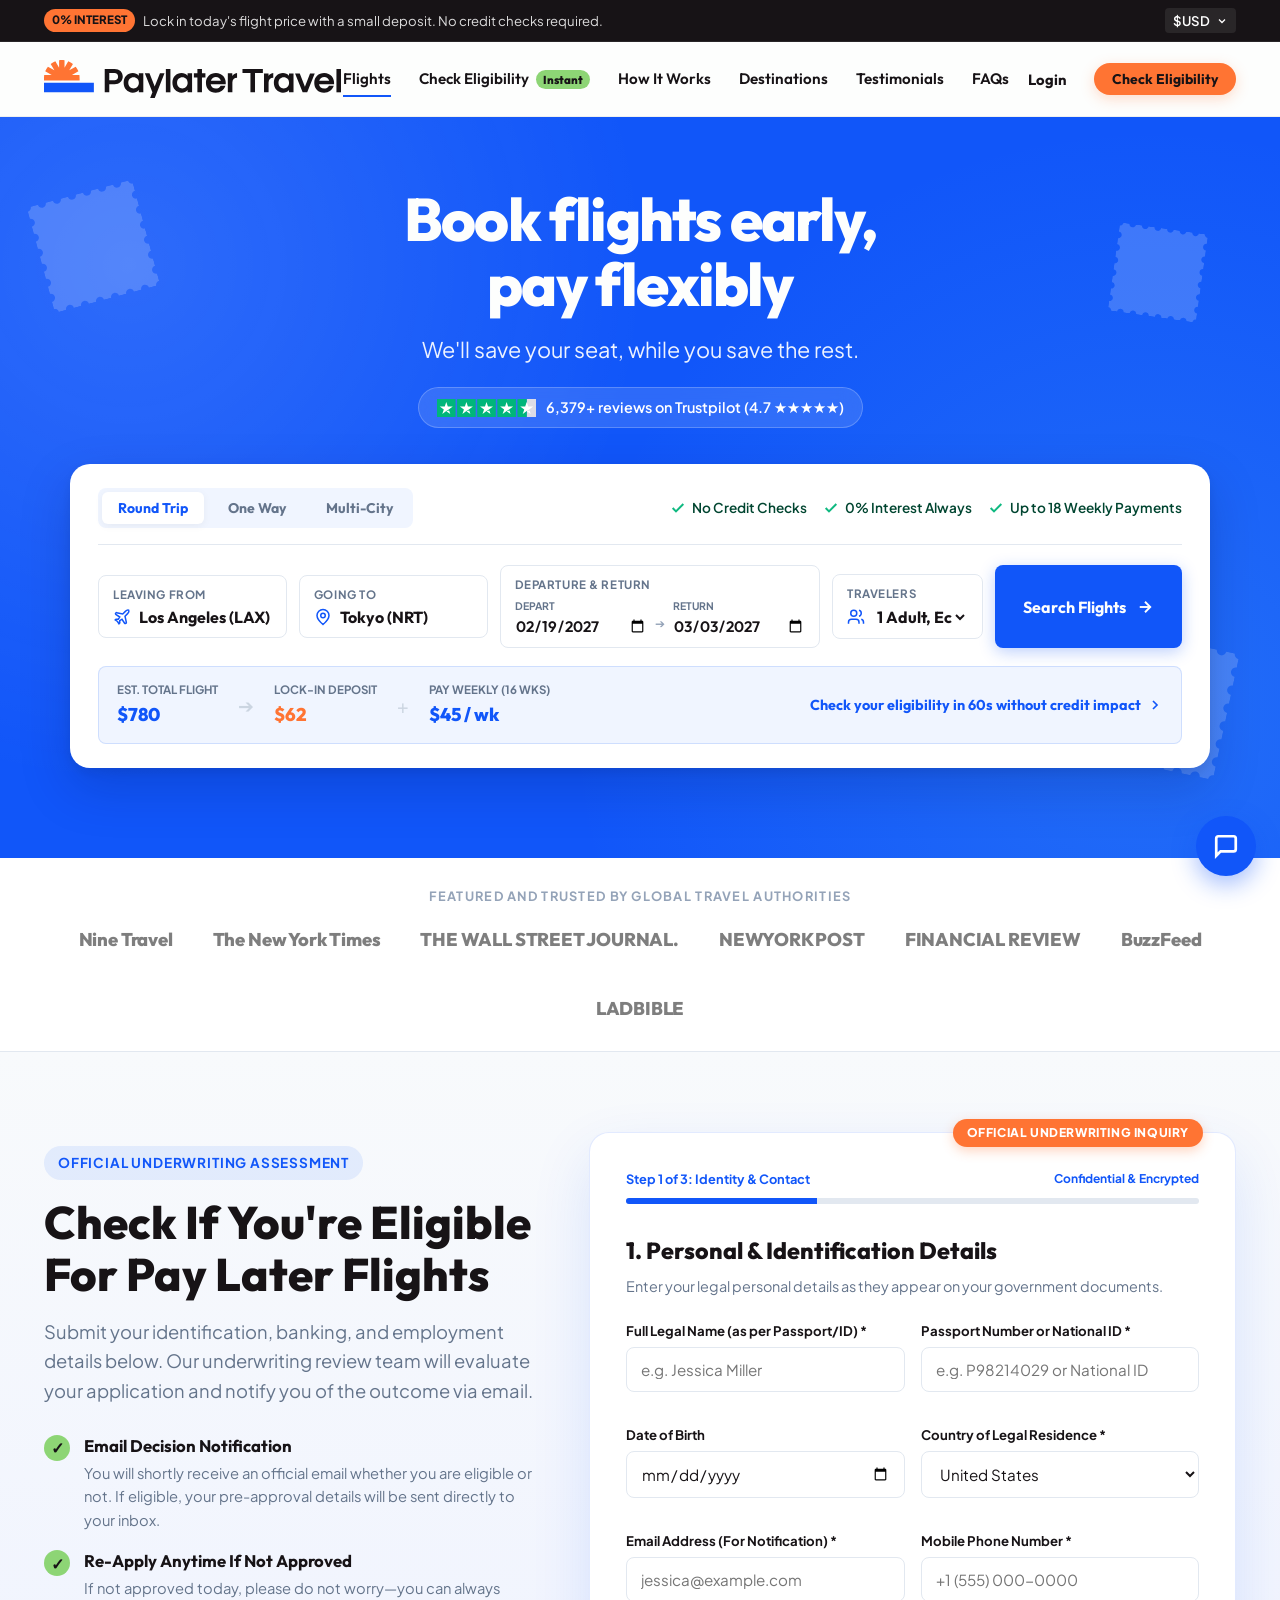
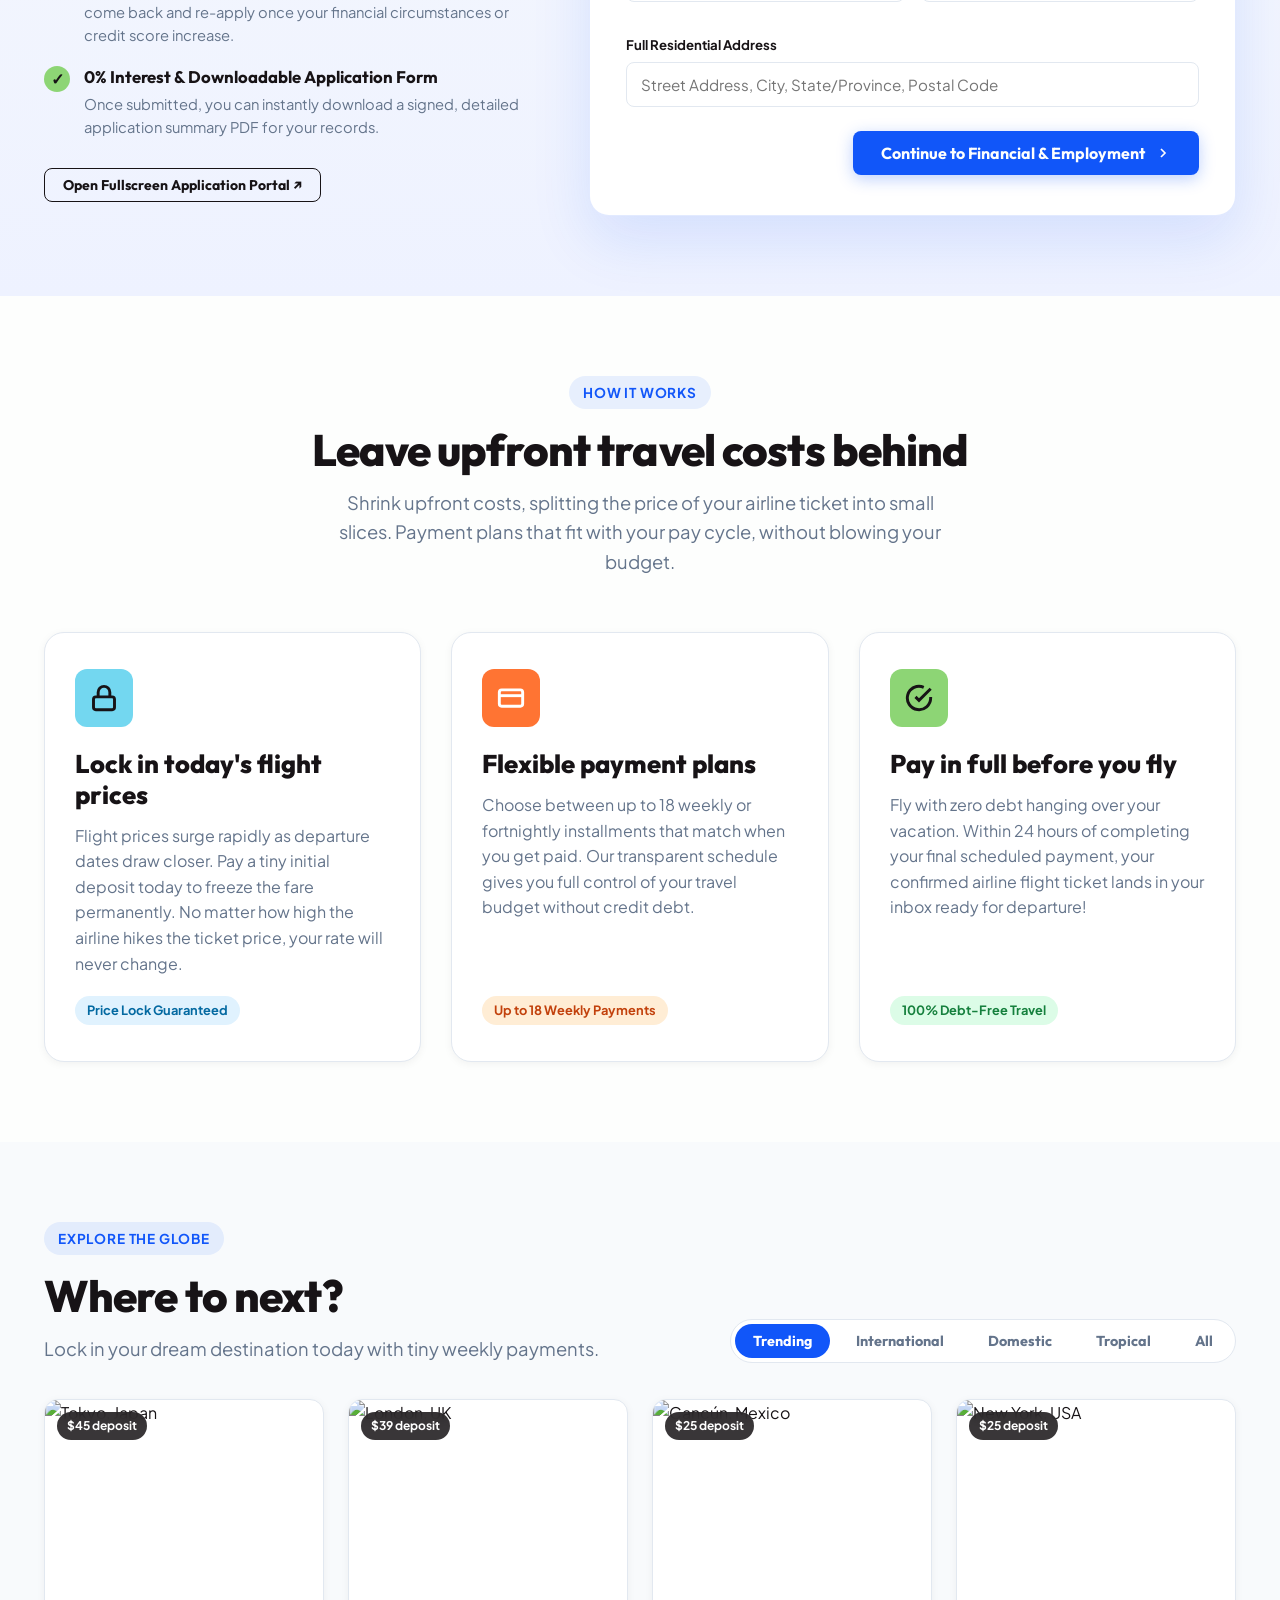
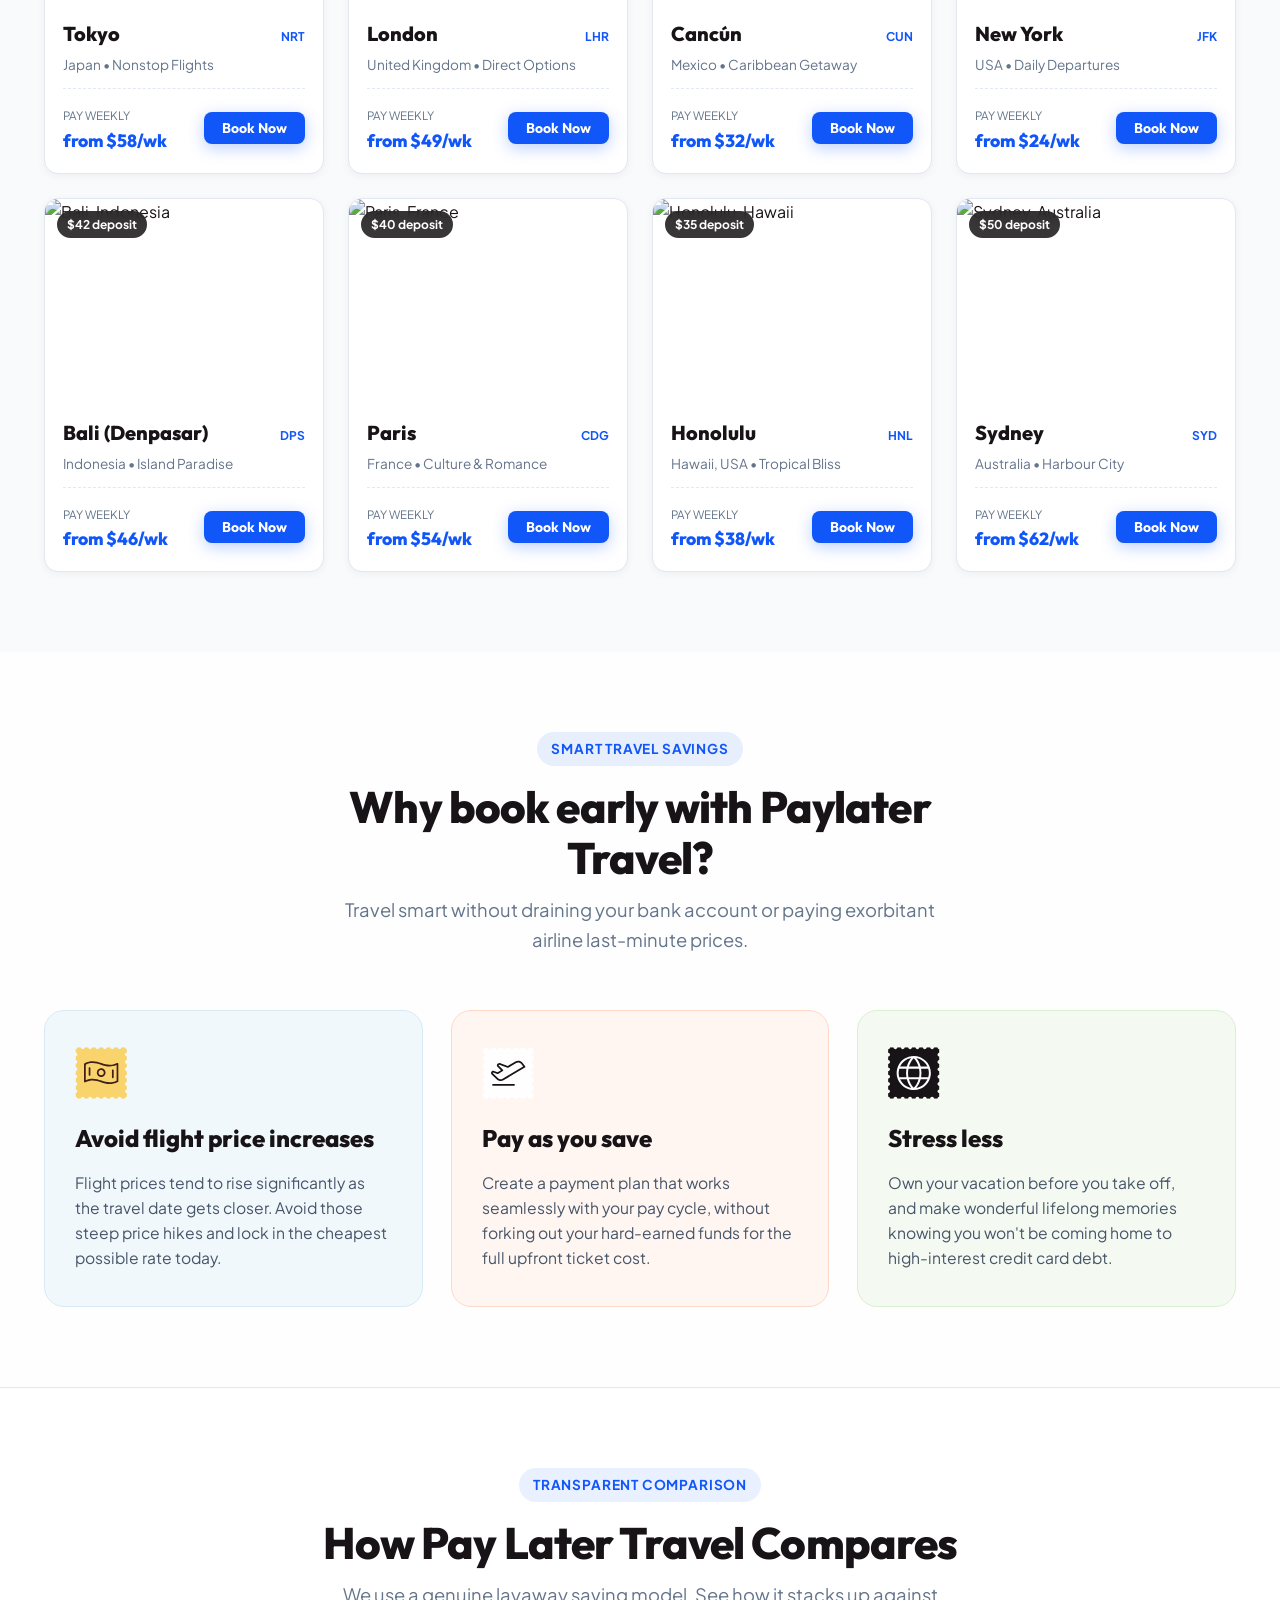
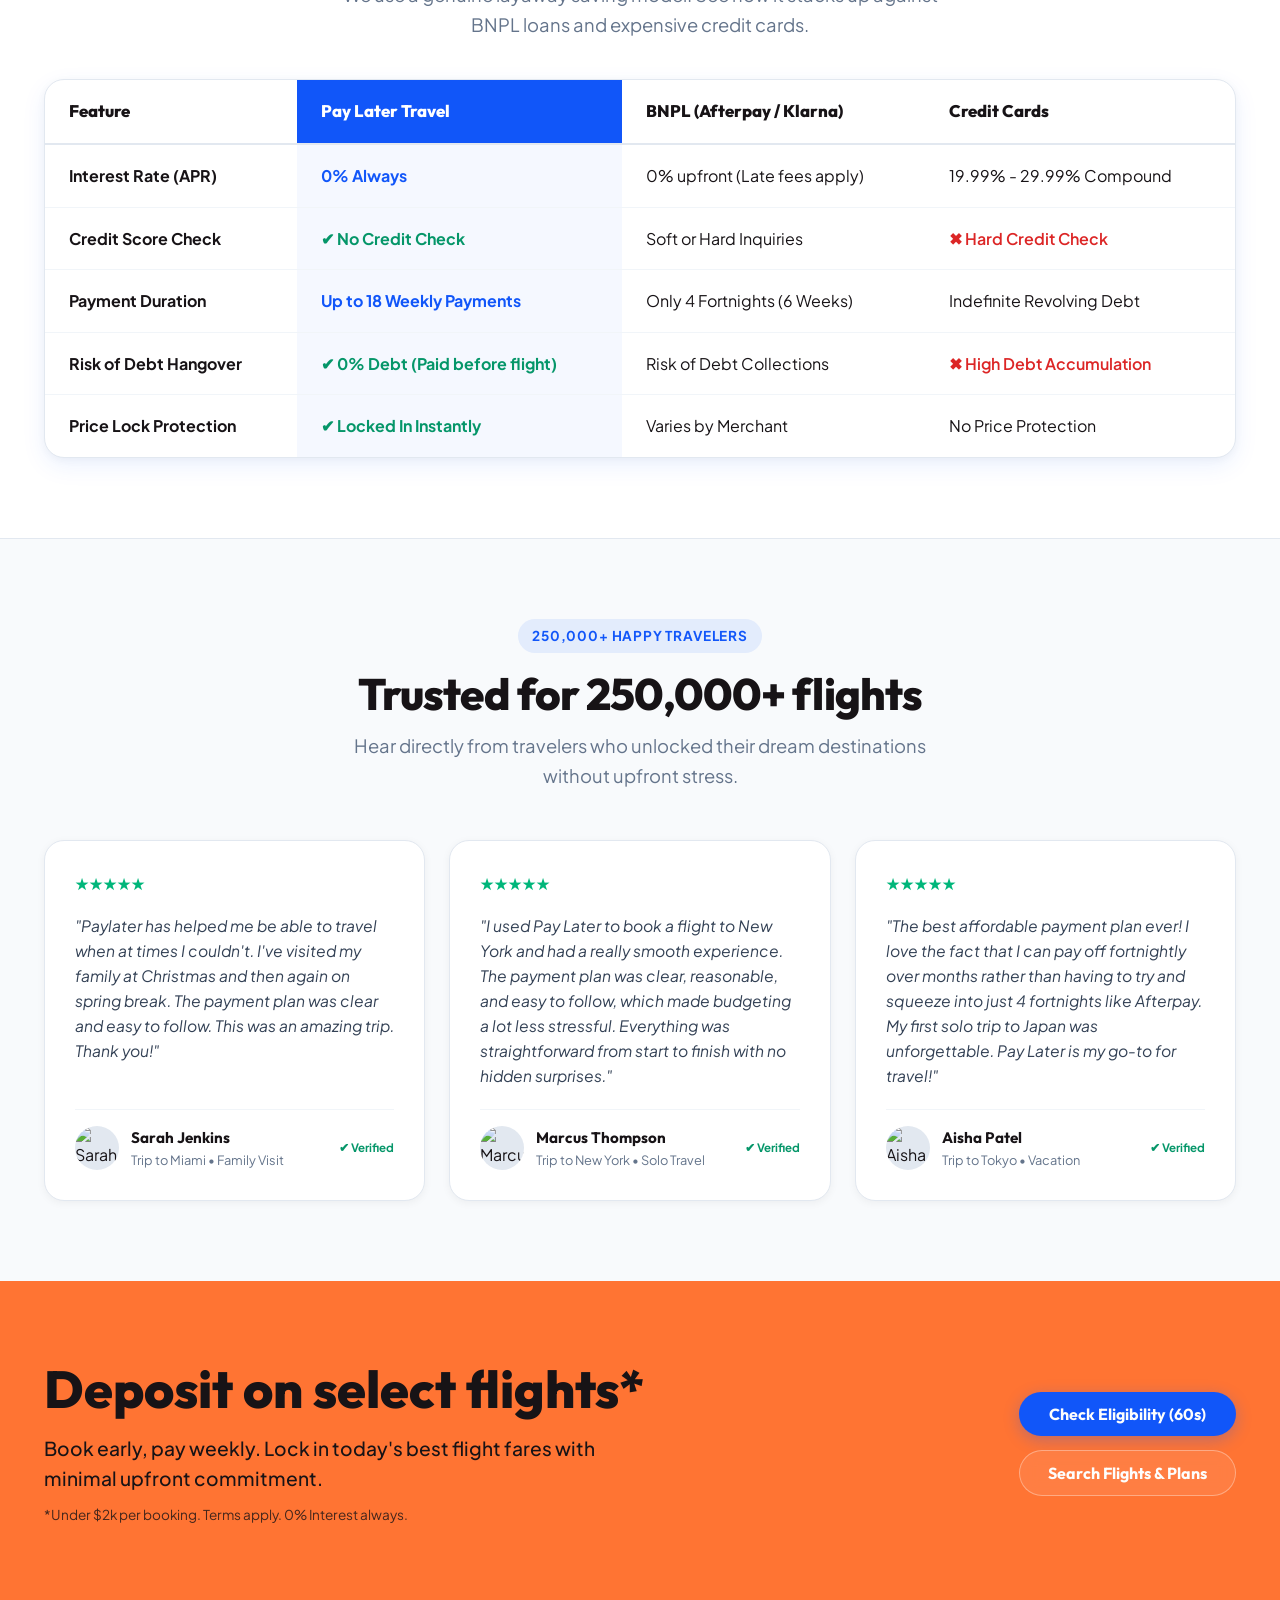
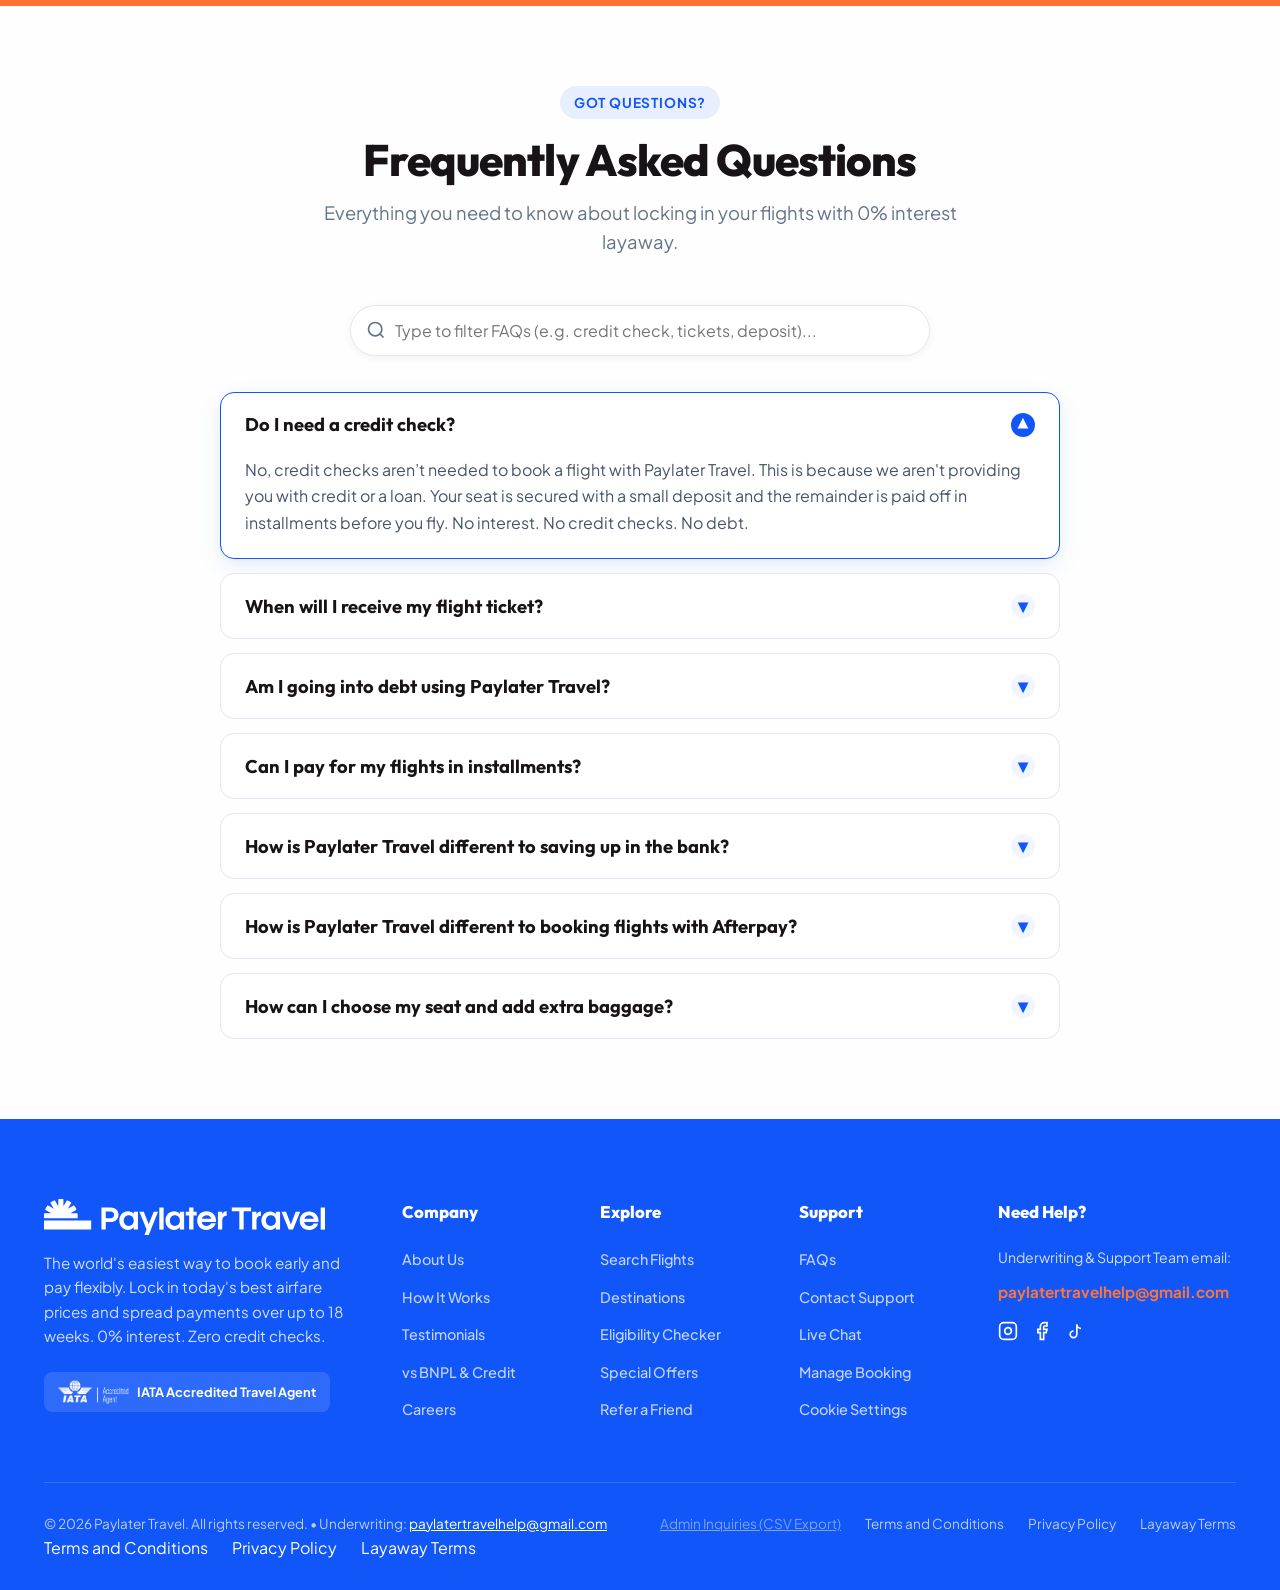
==== commit 538c708a: "Fix full mobile responsiveness, mobile navigation drawer, and production hardening" ====
--- a/index.html
+++ b/index.html
@@ -83,23 +83,29 @@
   </header>
 
   <!-- Mobile Drawer Menu -->
-  <div id="mobileNavDrawer" style="position:fixed;top:0;left:0;right:0;bottom:0;background:rgba(23,19,22,0.95);backdrop-filter:blur(10px);z-index:2500;display:none;flex-direction:column;padding:30px 24px;">
-    <div style="display:flex;justify-content:space-between;align-items:center;margin-bottom:40px;">
+  <div id="mobileNavDrawer" class="mobile-nav-drawer">
+    <div class="mobile-nav-header">
       <img src="assets/logo_inline.svg" alt="Pay Later Travel" style="height:32px;filter:brightness(0) invert(1);">
-      <button id="closeMobileNav" style="color:#ffffff;font-size:2rem;background:none;border:none;">&times;</button>
-    </div>
-    <div style="display:flex;flex-direction:column;gap:20px;font-size:1.35rem;font-weight:700;color:#ffffff;font-family:var(--font-heading);">
-      <a href="#book" class="mobile-nav-item">Flights</a>
-      <a href="#eligibility-checker" class="mobile-nav-item">Check Eligibility (Instant)</a>
-      <a href="#how-it-works" class="mobile-nav-item">How It Works</a>
-      <a href="#destinations" class="mobile-nav-item">Popular Destinations</a>
-      <a href="#comparison" class="mobile-nav-item">Why Not Credit Cards?</a>
-      <a href="#testimonials" class="mobile-nav-item">Customer Reviews</a>
-      <a href="#faqs" class="mobile-nav-item">Frequently Asked Questions</a>
-    </div>
-    <div style="margin-top:auto;display:flex;flex-direction:column;gap:12px;">
-      <a href="#eligibility-checker" class="btn btn-secondary btn-pill text-center">Check Eligibility Now</a>
-      <button class="btn btn-outline btn-pill" onclick="openLoginPrompt()">Account Login</button>
+      <button id="closeMobileNav" class="mobile-nav-close-btn" aria-label="Close menu">&times;</button>
+    </div>
+    <div class="mobile-nav-links">
+      <a href="#book" class="mobile-nav-link-item active">Flights & Search</a>
+      <a href="eligibility.html" class="mobile-nav-link-item">
+        <span>Check Eligibility</span>
+        <span class="nav-badge-pill">60s Review</span>
+      </a>
+      <a href="how-it-works.html" class="mobile-nav-link-item">How It Works</a>
+      <a href="#destinations" class="mobile-nav-link-item">Popular Destinations</a>
+      <a href="#comparison" class="mobile-nav-link-item">vs BNPL & Credit</a>
+      <a href="#testimonials" class="mobile-nav-link-item">Customer Reviews</a>
+      <a href="#faqs" class="mobile-nav-link-item">FAQs</a>
+    </div>
+    <div class="mobile-nav-footer">
+      <a href="eligibility.html" class="btn btn-secondary btn-pill text-center" style="width:100%;">Check Eligibility Now</a>
+      <button class="btn btn-outline btn-pill" onclick="openLoginPrompt()" style="width:100%;">Account Login</button>
+      <div style="text-align:center;font-size:0.8rem;color:rgba(255,255,255,0.6);margin-top:12px;">
+        Support: <a href="mailto:paylatertravelhelp@gmail.com" style="color:var(--palette-glacier);">paylatertravelhelp@gmail.com</a>
+      </div>
     </div>
   </div>
 
@@ -177,11 +183,16 @@
           <!-- Dates -->
           <div class="form-field-box">
             <label class="form-label">Departure & Return</label>
-            <div class="form-input-row" style="gap:4px;">
-              <svg width="18" height="18" viewBox="0 0 24 24" fill="none" stroke="currentColor" stroke-width="2"><rect x="3" y="4" width="18" height="18" rx="2" ry="2"></rect><line x1="16" y1="2" x2="16" y2="6"></line><line x1="8" y1="2" x2="8" y2="6"></line><line x1="3" y1="10" x2="21" y2="10"></line></svg>
-              <input type="date" class="form-input" id="searchDepartDate" style="font-size:0.825rem;width:48%;">
-              <span style="color:#94a3b8;font-size:0.75rem;">to</span>
-              <input type="date" class="form-input" id="searchReturnDate" style="font-size:0.825rem;width:48%;">
+            <div class="date-picker-group">
+              <div class="date-picker-subfield">
+                <span>Depart</span>
+                <input type="date" class="form-input" id="searchDepartDate" aria-label="Departure Date">
+              </div>
+              <span style="color:#94a3b8;font-size:0.75rem;padding-top:12px;">➔</span>
+              <div class="date-picker-subfield">
+                <span>Return</span>
+                <input type="date" class="form-input" id="searchReturnDate" aria-label="Return Date">
+              </div>
             </div>
           </div>
 
@@ -548,7 +559,7 @@
               You will shortly receive an official email at <strong id="submittedEmail">your email</strong> whether you are eligible or not:
             </p>
 
-            <div style="display:grid;grid-template-columns:1fr 1fr;gap:14px;margin:14px 0;">
+            <div class="outcome-comparison-grid">
               <div style="background:#f0fdf4;border:1.5px solid #bbf7d0;border-radius:12px;padding:14px;">
                 <div style="color:#16a34a;font-weight:800;font-size:0.9rem;">✓ If You Are Eligible:</div>
                 <p style="color:#166534;font-size:0.825rem;margin-top:4px;line-height:1.4;">
--- a/css/styles.css
+++ b/css/styles.css
@@ -2001,28 +2001,554 @@
 }
 
 /* ==========================================================================
-   RESPONSIVENESS (MOBILE & TABLET)
+   MOBILE NAVIGATION DRAWER
+   ========================================================================== */
+.mobile-nav-drawer {
+  position: fixed;
+  inset: 0;
+  background: rgba(17, 19, 22, 0.98);
+  backdrop-filter: blur(24px);
+  -webkit-backdrop-filter: blur(24px);
+  z-index: 9999;
+  display: flex;
+  flex-direction: column;
+  padding: 24px 20px 36px;
+  transform: translateX(100%);
+  transition: transform 0.32s cubic-bezier(0.16, 1, 0.3, 1);
+  overflow-y: auto;
+}
+
+.mobile-nav-drawer.open {
+  transform: translateX(0);
+}
+
+.mobile-nav-header {
+  display: flex;
+  justify-content: space-between;
+  align-items: center;
+  margin-bottom: 32px;
+  padding-bottom: 16px;
+  border-bottom: 1px solid rgba(255, 255, 255, 0.1);
+}
+
+.mobile-nav-close-btn {
+  width: 44px;
+  height: 44px;
+  border-radius: 50%;
+  background: rgba(255, 255, 255, 0.12);
+  color: #ffffff;
+  font-size: 1.8rem;
+  display: flex;
+  align-items: center;
+  justify-content: center;
+  border: none;
+  cursor: pointer;
+  transition: var(--transition);
+}
+
+.mobile-nav-close-btn:hover {
+  background: rgba(255, 255, 255, 0.25);
+}
+
+.mobile-nav-links {
+  display: flex;
+  flex-direction: column;
+  gap: 16px;
+}
+
+.mobile-nav-link-item {
+  font-family: var(--font-heading);
+  font-size: 1.25rem;
+  font-weight: 700;
+  color: #ffffff;
+  padding: 10px 14px;
+  border-radius: var(--radius-sm);
+  display: flex;
+  align-items: center;
+  justify-content: space-between;
+  transition: var(--transition);
+}
+
+.mobile-nav-link-item:hover, .mobile-nav-link-item.active {
+  background: rgba(17, 86, 249, 0.25);
+  color: var(--palette-glacier);
+}
+
+.mobile-nav-footer {
+  margin-top: auto;
+  padding-top: 24px;
+  display: flex;
+  flex-direction: column;
+  gap: 12px;
+  border-top: 1px solid rgba(255, 255, 255, 0.1);
+}
+
+/* Date Picker Group */
+.date-picker-group {
+  display: flex;
+  align-items: center;
+  gap: 8px;
+  width: 100%;
+}
+
+.date-picker-subfield {
+  flex: 1;
+  display: flex;
+  flex-direction: column;
+  min-width: 0;
+}
+
+.date-picker-subfield span {
+  font-size: 0.65rem;
+  font-weight: 700;
+  text-transform: uppercase;
+  color: var(--palette-muted-text);
+  margin-bottom: 2px;
+}
+
+.date-picker-subfield input {
+  width: 100%;
+  font-family: var(--font-heading);
+  font-size: 0.95rem;
+  font-weight: 600;
+  color: var(--primary-thunder);
+  background: transparent;
+}
+
+/* Outcome Comparison Grid (Underwriting Result State) */
+.outcome-comparison-grid {
+  display: grid;
+  grid-template-columns: 1fr 1fr;
+  gap: 16px;
+  margin: 16px 0;
+}
+
+/* Trust Badges Grid */
+.trust-badges-grid {
+  display: grid;
+  grid-template-columns: repeat(3, 1fr);
+  gap: 20px;
+  margin-top: 40px;
+  text-align: center;
+}
+
+/* How It Works Step Card */
+.how-it-works-step-card {
+  display: grid;
+  grid-template-columns: 80px 1fr;
+  gap: 24px;
+}
+
+/* ==========================================================================
+   COMPREHENSIVE RESPONSIVENESS & PRODUCTION MOBILE HARDENING
    ========================================================================== */
 @media (max-width: 1024px) {
-  .hero-header h1 { font-size: 3rem; }
-  .flight-form-grid { grid-template-columns: 1fr 1fr; }
-  .features-grid { grid-template-columns: 1fr; }
+  .hero-header h1 { font-size: 2.85rem; }
+  .flight-form-grid { grid-template-columns: 1fr 1fr; gap: 10px; }
+  .features-grid { grid-template-columns: 1fr; gap: 20px; }
   .destinations-grid { grid-template-columns: repeat(2, 1fr); }
   .why-grid { grid-template-columns: 1fr; }
   .testimonials-grid { grid-template-columns: 1fr; }
-  .eligibility-container { grid-template-columns: 1fr; }
-  .footer-top-grid { grid-template-columns: 1fr 1fr; }
+  .eligibility-container { grid-template-columns: 1fr; gap: 36px; }
+  .footer-top-grid { grid-template-columns: 1fr 1fr; gap: 32px; }
 }
 
 @media (max-width: 768px) {
-  .nav-menu { display: none; }
-  .hamburger-btn { display: flex; }
-  .hero-header h1 { font-size: 2.35rem; }
-  .flight-form-grid { grid-template-columns: 1fr; }
-  .destinations-grid { grid-template-columns: 1fr; }
-  .cta-banner-content { flex-direction: column; text-align: center; }
-  .cta-banner-text h2 { font-size: 2.25rem; }
-  .form-group-row { grid-template-columns: 1fr; }
-  .plan-summary-grid { grid-template-columns: 1fr; }
-  .footer-top-grid { grid-template-columns: 1fr; }
-}
+  /* Prevent horizontal scroll */
+  html, body {
+    max-width: 100vw;
+    overflow-x: hidden;
+  }
+
+  .container {
+    padding-left: 16px;
+    padding-right: 16px;
+  }
+
+  .section-padding {
+    padding-top: 48px;
+    padding-bottom: 48px;
+  }
+
+  .section-padding-sm {
+    padding-top: 32px;
+    padding-bottom: 32px;
+  }
+
+  /* Top Bar */
+  .top-bar-message {
+    font-size: 0.78rem;
+    line-height: 1.3;
+  }
+
+  .top-bar-message span:not(.top-bar-badge) {
+    display: inline-block;
+    max-width: 220px;
+    white-space: nowrap;
+    overflow: hidden;
+    text-overflow: ellipsis;
+  }
+
+  /* Navbar */
+  .nav-wrapper {
+    height: 64px;
+  }
+
+  .nav-menu {
+    display: none !important;
+  }
+
+  .hamburger-btn {
+    display: flex !important;
+    width: 44px;
+    height: 44px;
+    align-items: center;
+    justify-content: center;
+  }
+
+  .nav-login-btn {
+    display: none;
+  }
+
+  /* Hero Section */
+  .hero-section {
+    padding: 32px 0 52px;
+  }
+
+  .hero-stamp-img {
+    display: none !important;
+  }
+
+  .hero-header {
+    margin-bottom: 24px;
+  }
+
+  .hero-header h1 {
+    font-size: 2.15rem;
+    line-height: 1.15;
+    margin-bottom: 10px;
+  }
+
+  .hero-header p {
+    font-size: 1.05rem;
+  }
+
+  .hero-trustpilot-pill {
+    margin-top: 14px;
+    padding: 6px 14px;
+    font-size: 0.78rem;
+  }
+
+  /* Booking Widget */
+  .booking-widget-container {
+    padding: 16px 14px;
+    border-radius: 16px;
+    margin: 0;
+  }
+
+  .widget-tabs {
+    flex-direction: column;
+    align-items: stretch;
+    gap: 12px;
+    padding-bottom: 12px;
+    margin-bottom: 14px;
+  }
+
+  .trip-type-tabs {
+    width: 100%;
+    display: flex;
+  }
+
+  .trip-tab {
+    flex: 1;
+    text-align: center;
+    padding: 8px 4px;
+    font-size: 0.8rem;
+  }
+
+  .widget-perks {
+    justify-content: space-between;
+    font-size: 0.72rem;
+    gap: 6px;
+    flex-wrap: wrap;
+  }
+
+  .flight-form-grid {
+    display: flex;
+    flex-direction: column;
+    gap: 10px;
+  }
+
+  .form-field-box {
+    padding: 10px 12px;
+  }
+
+  /* Inputs iOS font zoom fix */
+  input[type="text"],
+  input[type="email"],
+  input[type="tel"],
+  input[type="date"],
+  input[type="number"],
+  select,
+  textarea {
+    font-size: 16px !important;
+  }
+
+  #searchFlightsBtn {
+    width: 100%;
+    padding: 15px;
+    font-size: 1.05rem;
+  }
+
+  /* Installment Calculator Bar */
+  .installment-calculator-bar {
+    flex-direction: column;
+    align-items: stretch;
+    gap: 10px;
+    padding: 12px;
+  }
+
+  .calc-breakdown {
+    justify-content: space-between;
+    width: 100%;
+    gap: 10px;
+  }
+
+  .calc-cta-link {
+    justify-content: center;
+    text-align: center;
+    font-size: 0.8rem;
+    padding-top: 6px;
+    border-top: 1px dashed rgba(17, 86, 249, 0.2);
+  }
+
+  /* Press logos */
+  .press-logos-row {
+    gap: 16px 20px;
+  }
+
+  .press-logo-item {
+    font-size: 0.95rem;
+  }
+
+  /* Eligibility Card & Form */
+  .eligibility-info-content h2 {
+    font-size: 2.15rem;
+  }
+
+  .eligibility-card {
+    padding: 22px 14px;
+    border-radius: 16px;
+  }
+
+  .form-group-row {
+    grid-template-columns: 1fr !important;
+    gap: 10px;
+    margin-bottom: 10px;
+  }
+
+  .step-btn-group {
+    flex-direction: column-reverse;
+    gap: 10px;
+    width: 100%;
+  }
+
+  .step-btn-group button, .step-btn-group a {
+    width: 100%;
+    justify-content: center;
+  }
+
+  .plan-summary-grid {
+    grid-template-columns: 1fr !important;
+    gap: 10px;
+    text-align: center;
+  }
+
+  .outcome-comparison-grid {
+    grid-template-columns: 1fr !important;
+    gap: 12px !important;
+  }
+
+  .trust-badges-grid {
+    grid-template-columns: 1fr !important;
+    gap: 14px !important;
+  }
+
+  .how-it-works-step-card {
+    grid-template-columns: 1fr !important;
+    gap: 14px !important;
+    padding: 20px 16px !important;
+  }
+
+  /* Destinations */
+  .destinations-header-row {
+    flex-direction: column;
+    align-items: stretch;
+    gap: 16px;
+    margin-bottom: 24px;
+  }
+
+  .destinations-tabs {
+    overflow-x: auto;
+    white-space: nowrap;
+    -webkit-overflow-scrolling: touch;
+    scrollbar-width: none;
+    padding: 4px;
+    display: flex;
+    width: 100%;
+  }
+
+  .destinations-tabs::-webkit-scrollbar {
+    display: none;
+  }
+
+  .dest-tab {
+    flex-shrink: 0;
+    padding: 7px 14px;
+    font-size: 0.85rem;
+  }
+
+  .destinations-grid {
+    grid-template-columns: 1fr !important;
+    max-width: 420px;
+    margin: 0 auto;
+    gap: 20px;
+  }
+
+  /* Comparison Table */
+  .comparison-table-wrapper {
+    overflow-x: auto;
+    -webkit-overflow-scrolling: touch;
+    border-radius: 12px;
+  }
+
+  .comparison-table {
+    min-width: 580px;
+  }
+
+  .comparison-table th, .comparison-table td {
+    padding: 14px 16px;
+    font-size: 0.9rem;
+  }
+
+  /* Promo Banner */
+  .cta-banner-content {
+    flex-direction: column;
+    text-align: center;
+    gap: 24px;
+  }
+
+  .cta-banner-text h2 {
+    font-size: 2.15rem;
+  }
+
+  .cta-banner-actions {
+    width: 100%;
+  }
+
+  .cta-banner-actions a, .cta-banner-actions button {
+    width: 100%;
+    justify-content: center;
+  }
+
+  /* FAQs */
+  .faq-trigger {
+    padding: 16px 18px;
+    font-size: 1.05rem;
+  }
+
+  .faq-answer {
+    padding: 0 18px;
+    font-size: 0.95rem;
+  }
+
+  .faq-item.open .faq-answer {
+    padding: 0 18px 18px;
+  }
+
+  /* Footer */
+  .footer {
+    padding: 48px 0 24px;
+  }
+
+  .footer-top-grid {
+    grid-template-columns: 1fr !important;
+    gap: 28px;
+    margin-bottom: 36px;
+  }
+
+  .footer-bottom-bar {
+    flex-direction: column;
+    text-align: center;
+    gap: 12px;
+  }
+
+  .footer-legal-links {
+    flex-wrap: wrap;
+    justify-content: center;
+    gap: 14px;
+  }
+
+  /* Modals */
+  .modal-overlay {
+    padding: 12px;
+  }
+
+  .modal-box {
+    padding: 22px 14px !important;
+    border-radius: 16px !important;
+    max-height: 88vh !important;
+  }
+
+  /* Chat Drawer on Mobile */
+  .chat-drawer {
+    bottom: 16px;
+    right: 16px;
+  }
+
+  .chat-trigger-btn {
+    width: 52px;
+    height: 52px;
+  }
+
+  .chat-window {
+    position: fixed !important;
+    inset: auto 12px 76px 12px !important;
+    width: auto !important;
+    max-width: none !important;
+    height: 72vh !important;
+    max-height: 480px !important;
+    border-radius: 16px !important;
+  }
+}
+
+/* Extra Compact Phones (iPhone SE, Galaxy A, screens <= 375px) */
+@media (max-width: 375px) {
+  .hero-header h1 {
+    font-size: 1.85rem;
+  }
+
+  .section-title {
+    font-size: 1.8rem !important;
+  }
+
+  .top-bar-message span:not(.top-bar-badge) {
+    max-width: 160px;
+  }
+
+  .calc-breakdown {
+    flex-direction: column;
+    align-items: flex-start;
+    gap: 4px;
+  }
+
+  .frequency-grid {
+    grid-template-columns: 1fr !important;
+  }
+
+  .btn {
+    padding: 12px 20px;
+    font-size: 0.95rem;
+  }
+}
+
